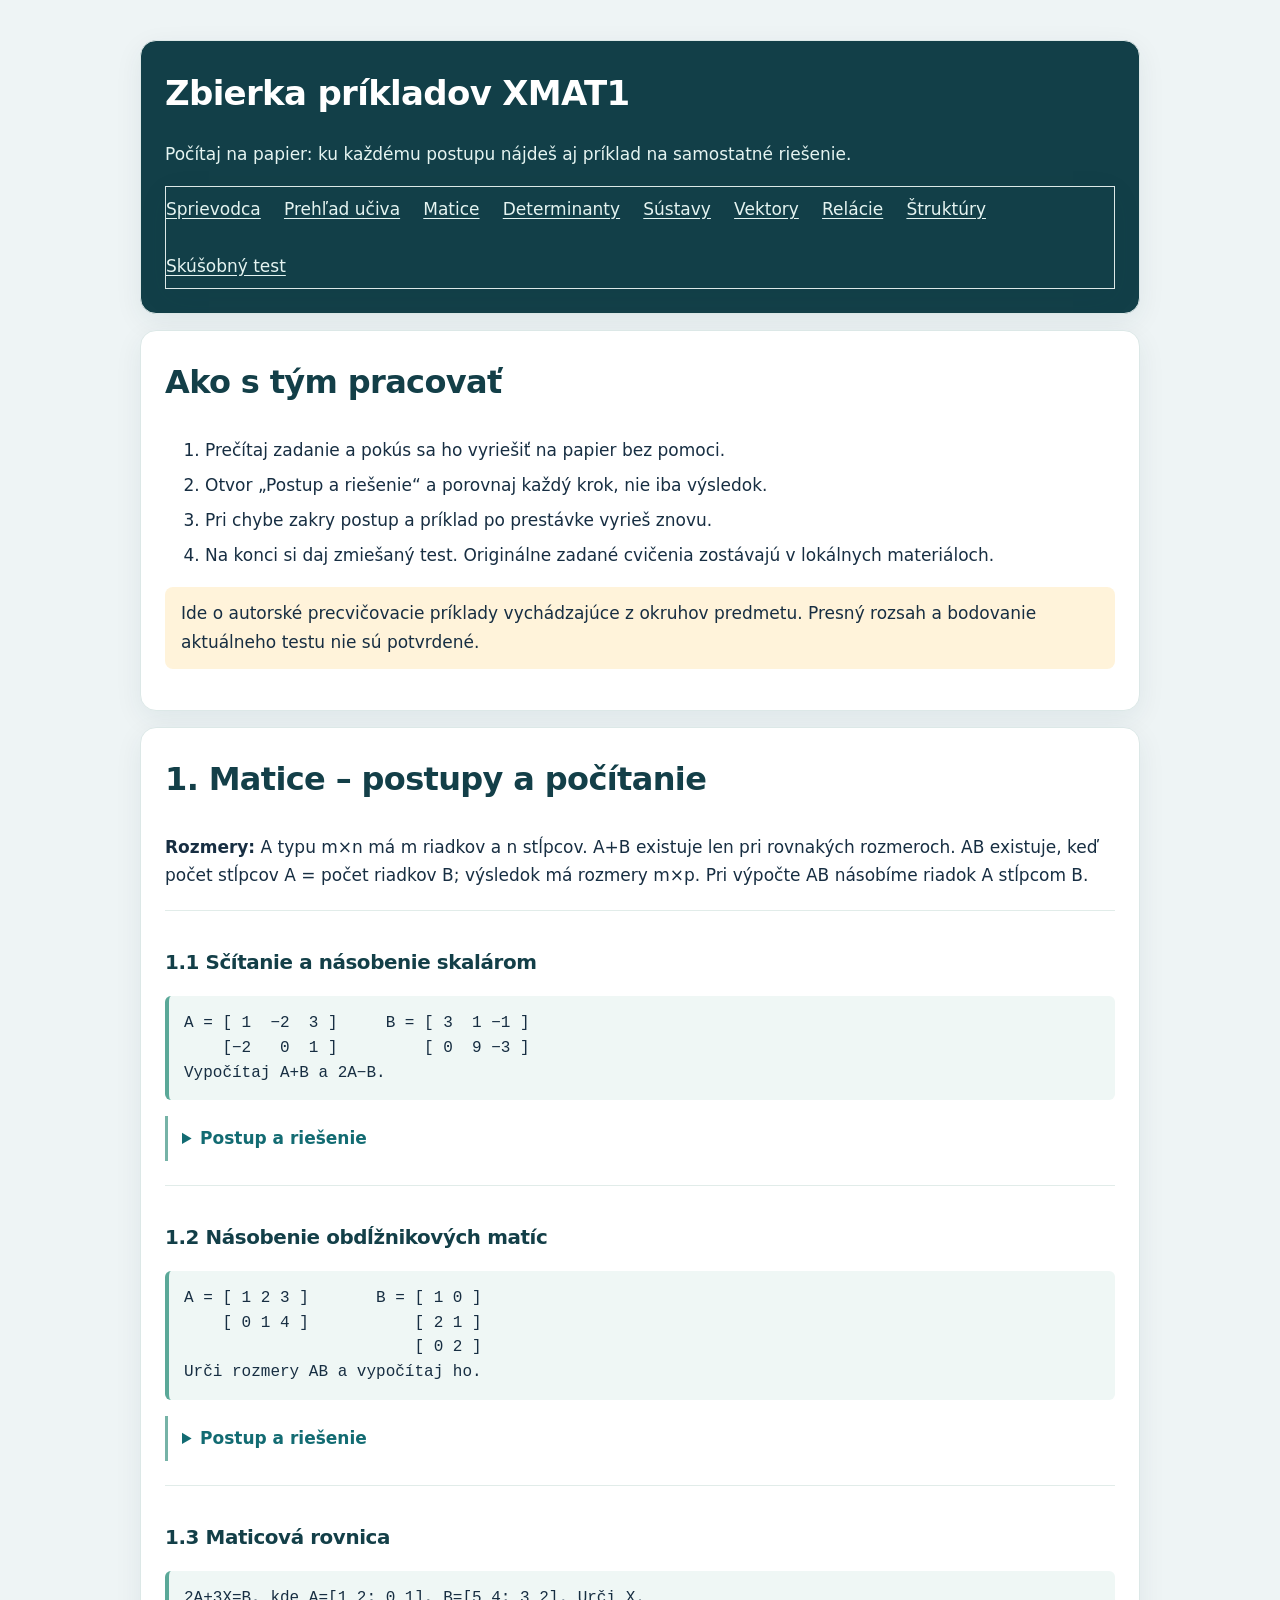
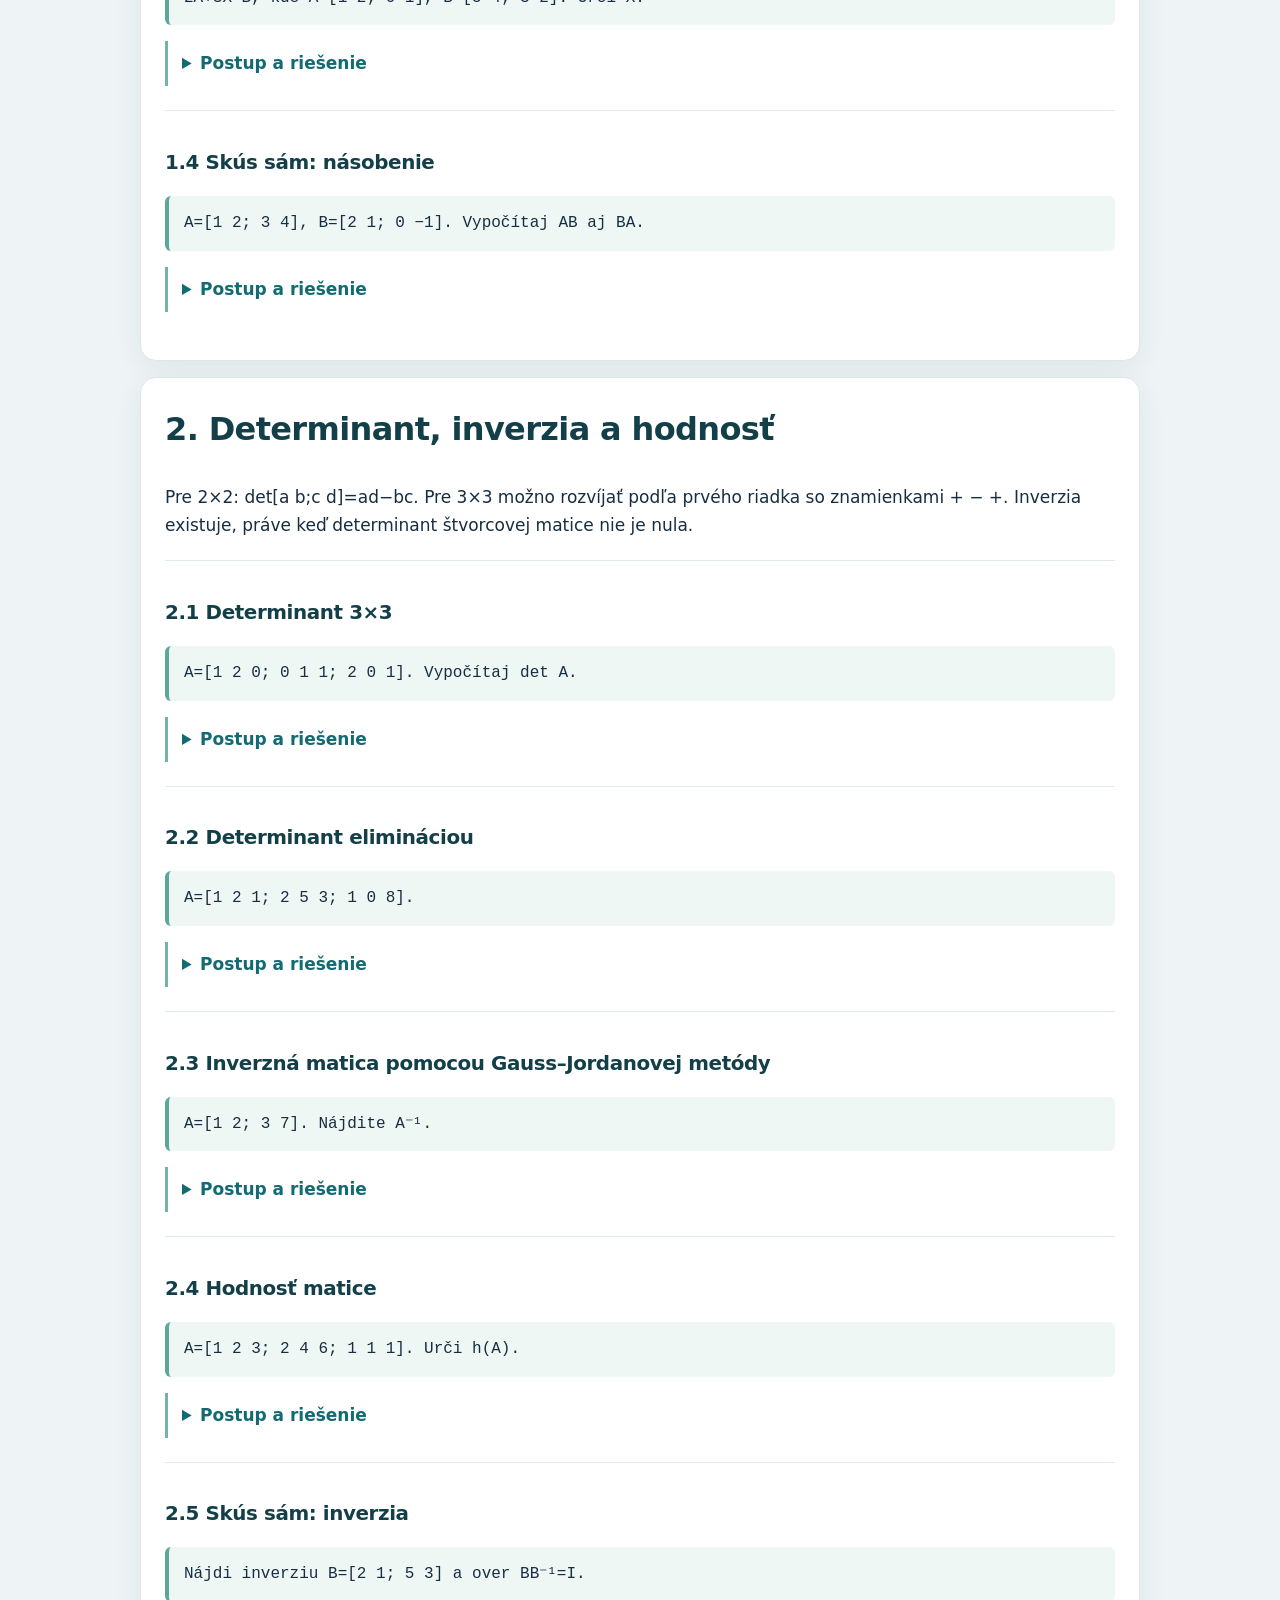
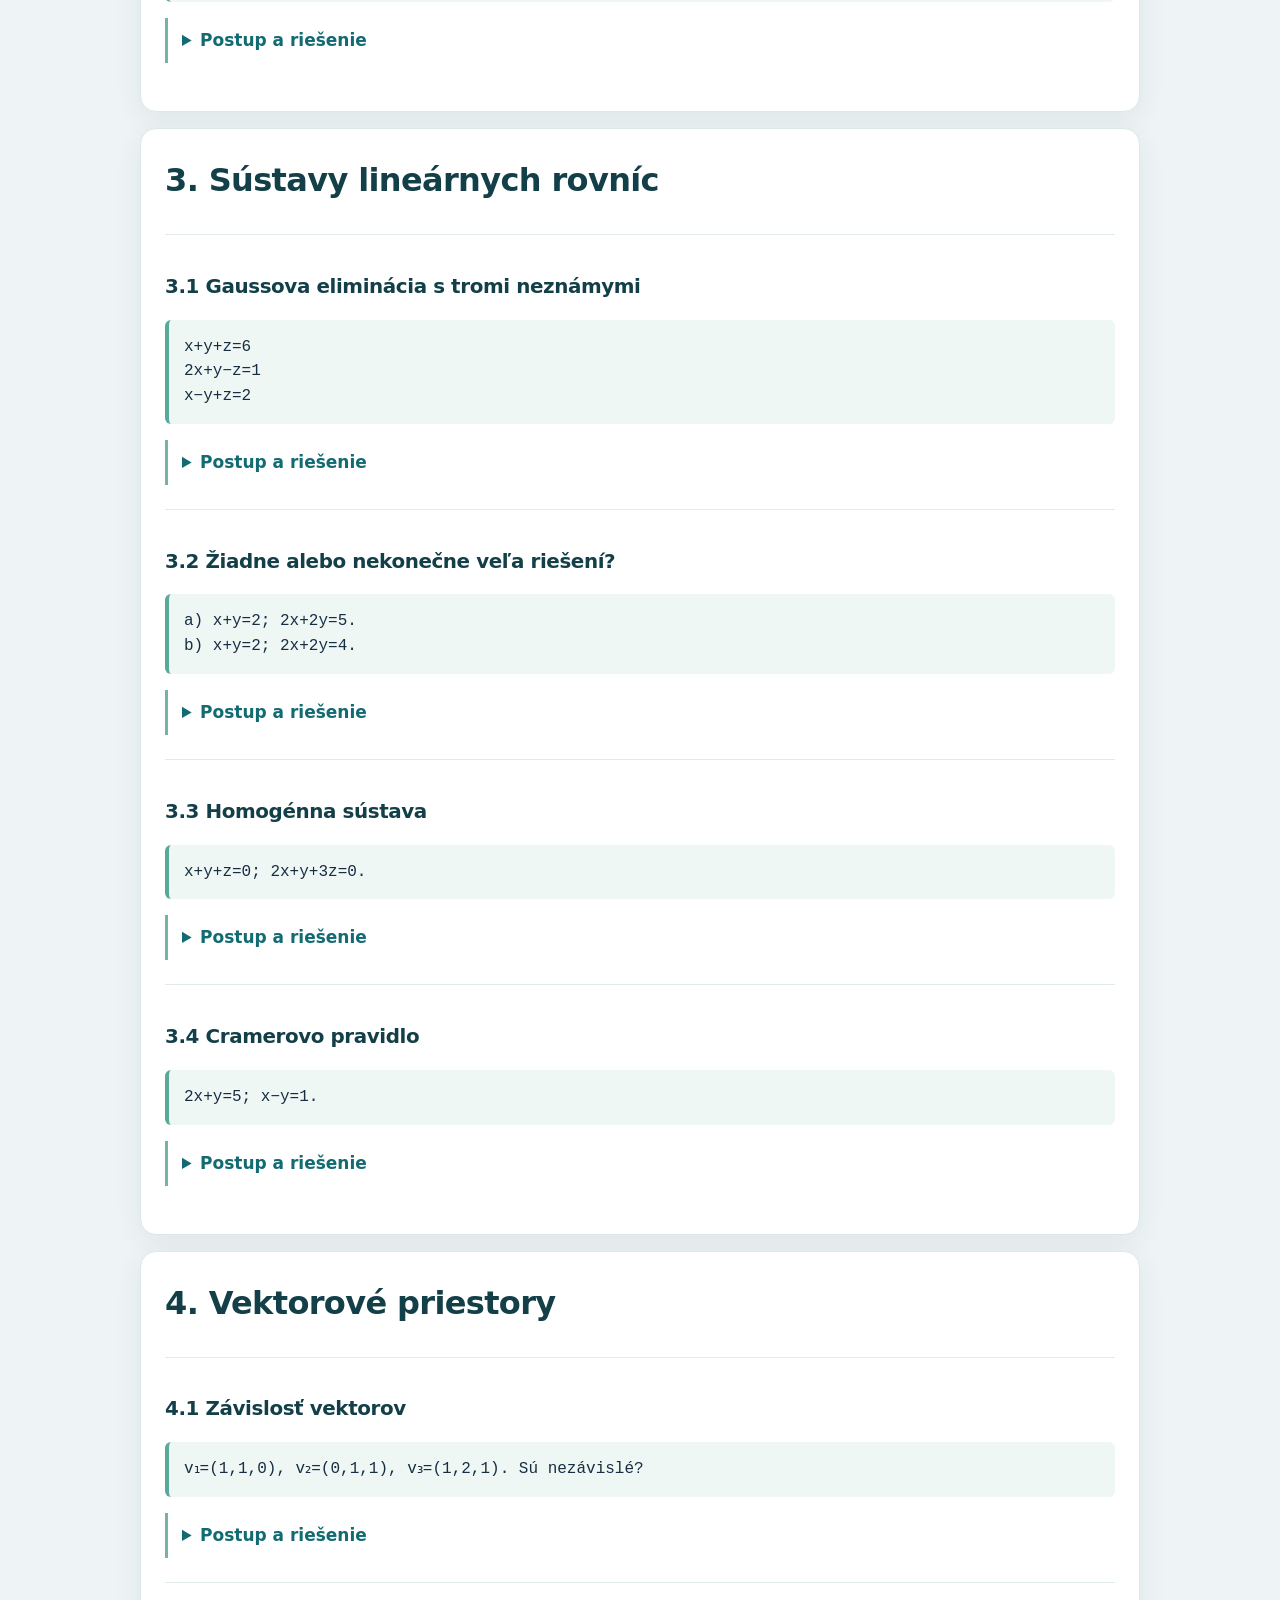
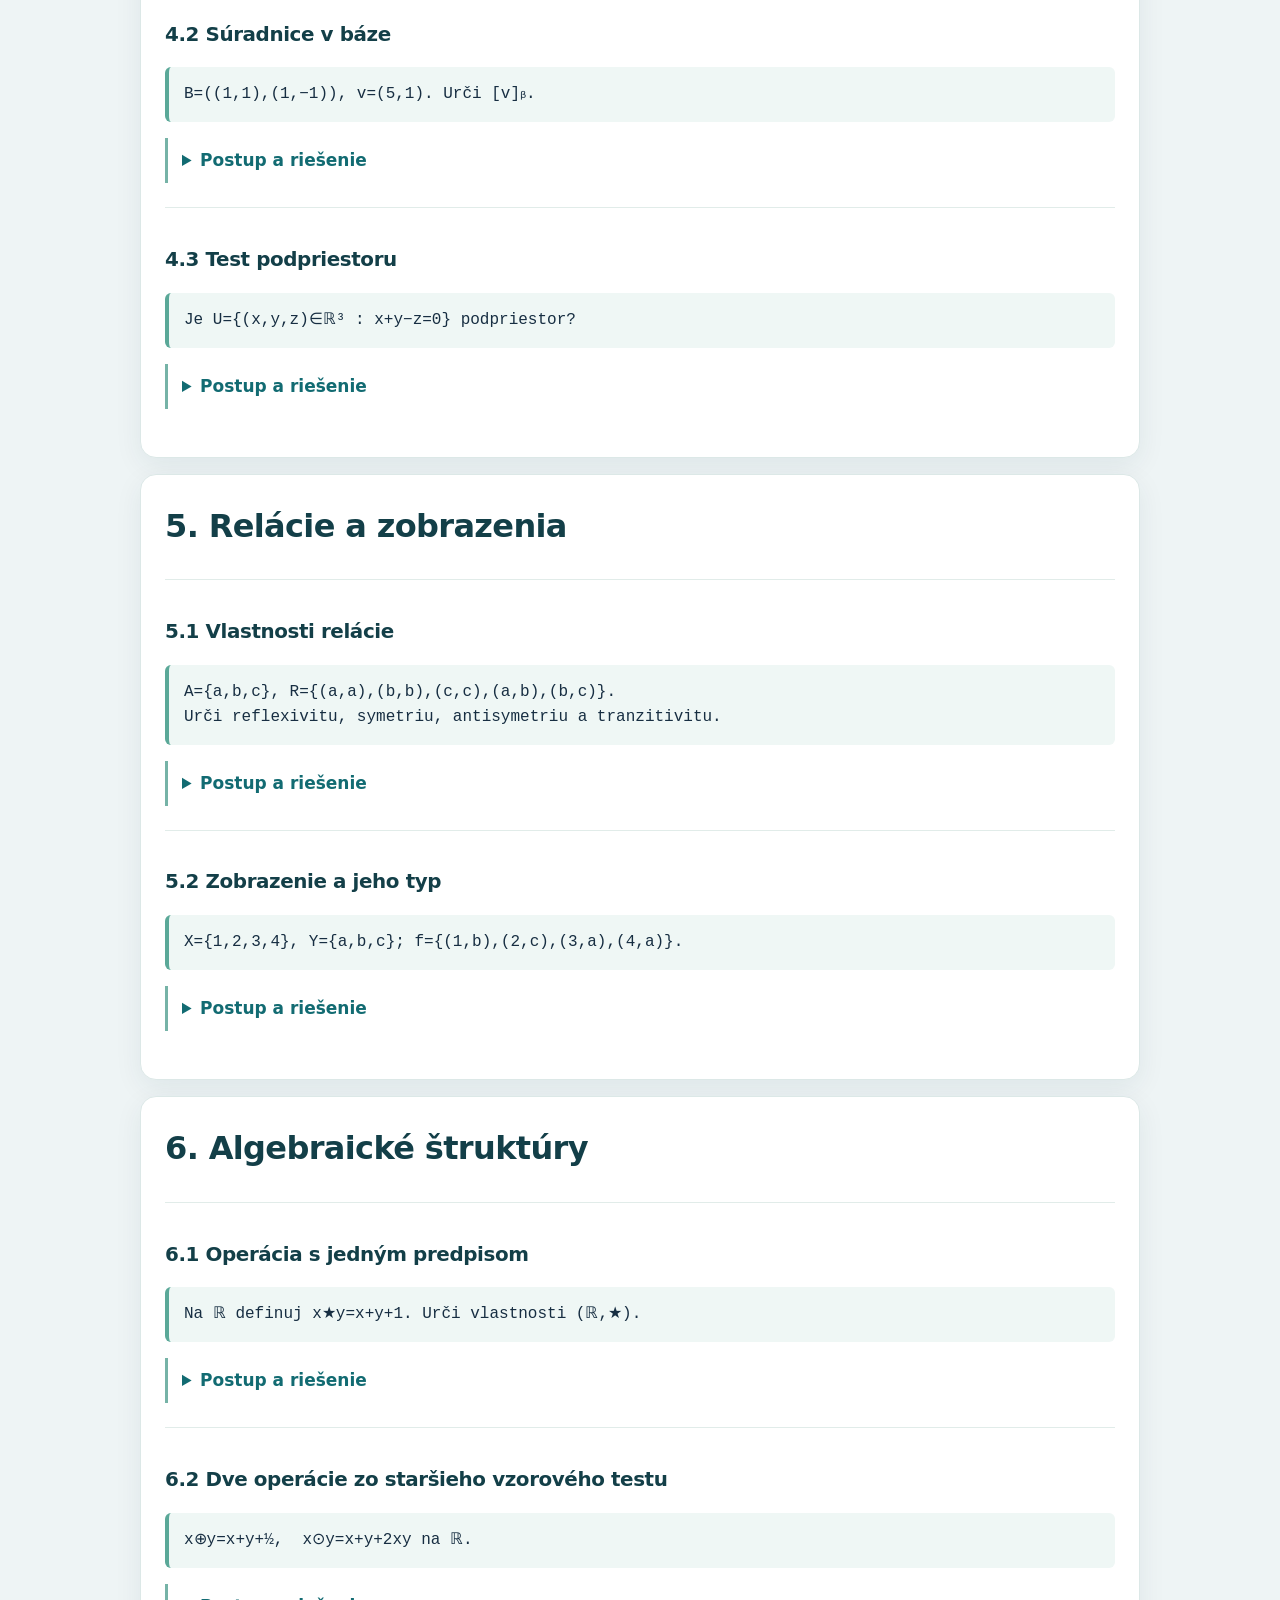
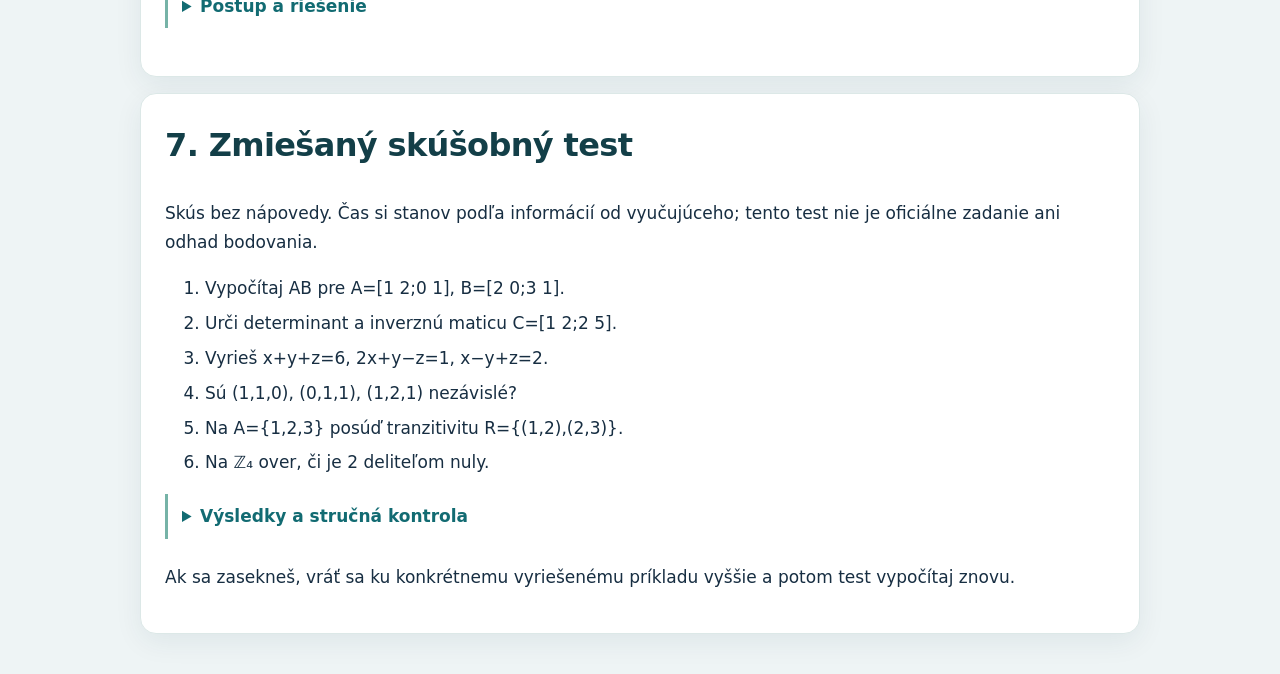
==== Source/priklady.html @ c5136581 "Add worked XMAT1 practice problems" ====
<!doctype html><html lang="sk"><head><meta charset="utf-8"><meta name="viewport" content="width=device-width,initial-scale=1"><title>XMAT1 – zbierka riešených príkladov</title><link rel="stylesheet" href="study.css"><style>
body{max-width:1050px;margin:auto;padding:24px;font:17px/1.7 system-ui,sans-serif}header,section{padding:24px;border-radius:16px;margin:16px 0;background:white}header h1{margin:0}.intro{color:#d5eaeb}nav{display:flex;flex-wrap:wrap;gap:12px}nav a{padding:4px 0}header a{color:#d5eaeb}h2{margin-top:0}h3{margin-bottom:4px}pre{white-space:pre-wrap;overflow-wrap:anywhere;font:16px/1.55 Consolas,monospace;background:#eff7f5;padding:15px;border-left:4px solid #5aa898;border-radius:6px}details{margin:12px 0 24px;padding:8px 14px;border-left:3px solid #76b3a7}summary{cursor:pointer;font-weight:700}li{margin:.35em 0}.exercise{margin:20px 0;padding-top:5px;border-top:1px solid #e1ece9}.callout{padding:12px 16px;background:#fff3da;border-radius:8px}button{font:inherit;padding:9px 14px;border-radius:7px;border:1px solid #176b63;background:#176b63;color:white;cursor:pointer}@media print{details:not([open])>*{display:block}body{background:white}section{break-inside:avoid}}
</style></head><body><header><h1>Zbierka príkladov XMAT1</h1><p class="intro">Počítaj na papier: ku každému postupu nájdeš aj príklad na samostatné riešenie.</p><nav><a href="xmat1-krok-za-krokom.html">Sprievodca</a><a href="priprava-xmat1.html">Prehľad učiva</a><a href="#matice">Matice</a><a href="#det">Determinanty</a><a href="#sustavy">Sústavy</a><a href="#vektory">Vektory</a><a href="#relacie">Relácie</a><a href="#struktury">Štruktúry</a><a href="#test">Skúšobný test</a></nav></header>
<section><h2>Ako s tým pracovať</h2><ol><li>Prečítaj zadanie a pokús sa ho vyriešiť na papier bez pomoci.</li><li>Otvor „Postup a riešenie“ a porovnaj každý krok, nie iba výsledok.</li><li>Pri chybe zakry postup a príklad po prestávke vyrieš znovu.</li><li>Na konci si daj zmiešaný test. Originálne zadané cvičenia zostávajú v lokálnych materiáloch.</li></ol><p class="callout">Ide o autorské precvičovacie príklady vychádzajúce z okruhov predmetu. Presný rozsah a bodovanie aktuálneho testu nie sú potvrdené.</p></section>
<section id="matice"><h2>1. Matice – postupy a počítanie</h2><p><b>Rozmery:</b> A typu m×n má m riadkov a n stĺpcov. A+B existuje len pri rovnakých rozmeroch. AB existuje, keď počet stĺpcov A = počet riadkov B; výsledok má rozmery m×p. Pri výpočte AB násobíme riadok A stĺpcom B.</p>
<div class="exercise"><h3>1.1 Sčítanie a násobenie skalárom</h3><pre>A = [ 1  −2  3 ]     B = [ 3  1 −1 ]
    [−2   0  1 ]         [ 0  9 −3 ]
Vypočítaj A+B a 2A−B.</pre><details><summary>Postup a riešenie</summary><p>Sčítame prvky na rovnakých pozíciách. Pri 2A−B najskôr vynásobíme každý prvok A číslom 2 a potom odčítame príslušný prvok B.</p><pre>A+B  = [ 1+3  −2+1   3−1 ] = [ 4 −1  2 ]
       [−2+0   0+9   1−3 ]   [−2  9 −2 ]
2A−B = [ 2−3  −4−1   6−(−1) ] = [−1 −5  7 ]
       [−4−0   0−9   2−(−3) ]   [−4 −9  5 ]</pre></details></div>
<div class="exercise"><h3>1.2 Násobenie obdĺžnikových matíc</h3><pre>A = [ 1 2 3 ]       B = [ 1 0 ]
    [ 0 1 4 ]           [ 2 1 ]
                        [ 0 2 ]
Urči rozmery AB a vypočítaj ho.</pre><details><summary>Postup a riešenie</summary><p>A je 2×3, B je 3×2, takže AB existuje a je 2×2. Vypočítame všetky štyri prvky:</p><pre>(AB)₁₁ = 1·1+2·2+3·0 = 5
(AB)₁₂ = 1·0+2·1+3·2 = 8
(AB)₂₁ = 0·1+1·2+4·0 = 2
(AB)₂₂ = 0·0+1·1+4·2 = 9
AB = [ 5 8; 2 9 ].</pre><p>BA tiež existuje, ale má rozmer 3×3. Už podľa rozmeru vidno, že AB a BA nemôžu byť rovnaké.</p></details></div>
<div class="exercise"><h3>1.3 Maticová rovnica</h3><pre>2A+3X=B, kde A=[1 2; 0 1], B=[5 4; 3 2]. Urči X.</pre><details><summary>Postup a riešenie</summary><pre>3X = B−2A = [5 4; 3 2] − [2 4; 0 2] = [3 0; 3 0]
X = ⅓[3 0; 3 0] = [1 0; 1 0].</pre><p>Kontrola: 2A+3X=[2 4;0 2]+[3 0;3 0]=B.</p></details></div>
<div class="exercise"><h3>1.4 Skús sám: násobenie</h3><pre>A=[1 2; 3 4], B=[2 1; 0 −1]. Vypočítaj AB aj BA.</pre><details><summary>Postup a riešenie</summary><pre>AB=[1·2+2·0   1·1+2·(−1); 3·2+4·0   3·1+4·(−1)]
AB=[2 −1; 6 −1].
BA=[2·1+1·3   2·2+1·4; 0·1+(−1)·3   0·2+(−1)·4]
BA=[5 8; −3 −4].</pre></details></div></section>
<section id="det"><h2>2. Determinant, inverzia a hodnosť</h2><p>Pre 2×2: det[a b;c d]=ad−bc. Pre 3×3 možno rozvíjať podľa prvého riadka so znamienkami + − +. Inverzia existuje, práve keď determinant štvorcovej matice nie je nula.</p>
<div class="exercise"><h3>2.1 Determinant 3×3</h3><pre>A=[1 2 0; 0 1 1; 2 0 1]. Vypočítaj det A.</pre><details><summary>Postup a riešenie</summary><pre>det A = 1·det[1 1;0 1] − 2·det[0 1;2 1] + 0·det[0 1;2 0]
      = 1·(1·1−1·0) − 2·(0·1−1·2)
      = 1 − 2·(−2) = 5.</pre><p>Pri mínuse pred druhým členom pozorne sleduj znamienka.</p></details></div>
<div class="exercise"><h3>2.2 Determinant elimináciou</h3><pre>A=[1 2 1; 2 5 3; 1 0 8].</pre><details><summary>Postup a riešenie</summary><pre>R₂ ← R₂−2R₁, R₃ ← R₃−R₁:
[1 2 1; 0 1 1; 0 −2 7]
R₃ ← R₃+2R₂:
[1 2 1; 0 1 1; 0 0 9]
det A=1·1·9=9.</pre><p>Použili sme len pripočítanie násobku iného riadka, ktoré nemení determinant. Výmena riadkov by zmenila znamienko; vynásobenie riadka číslom k by vynásobilo determinant číslom k.</p></details></div>
<div class="exercise"><h3>2.3 Inverzná matica pomocou Gauss–Jordanovej metódy</h3><pre>A=[1 2; 3 7]. Nájdite A⁻¹.</pre><details><summary>Postup a riešenie</summary><pre>[A | I] = [1 2 | 1 0; 3 7 | 0 1]
R₂ ← R₂−3R₁: [1 2 | 1 0; 0 1 | −3 1]
R₁ ← R₁−2R₂: [1 0 | 7 −2; 0 1 | −3 1]
A⁻¹=[7 −2; −3 1].</pre><p>Kontrola: det A=7−6=1 a AA⁻¹=[1 0;0 1]. Každá riadková úprava sa robí na celej rozšírenej matici.</p></details></div>
<div class="exercise"><h3>2.4 Hodnosť matice</h3><pre>A=[1 2 3; 2 4 6; 1 1 1]. Urči h(A).</pre><details><summary>Postup a riešenie</summary><pre>R₂ ← R₂−2R₁: [1 2 3; 0 0 0; 1 1 1]
R₃ ← R₃−R₁:  [1 2 3; 0 0 0; 0 −1 −2]
Prehodíme posledné dva riadky: [1 2 3; 0 −1 −2; 0 0 0].
Máme dva pivoty → h(A)=2.</pre></details></div>
<div class="exercise"><h3>2.5 Skús sám: inverzia</h3><pre>Nájdi inverziu B=[2 1; 5 3] a over BB⁻¹=I.</pre><details><summary>Postup a riešenie</summary><pre>det B=2·3−1·5=1 ≠ 0.
B⁻¹=[3 −1; −5 2].
BB⁻¹=[6−5  −2+2; 15−15  −5+6]=[1 0;0 1].</pre></details></div></section>
<section id="sustavy"><h2>3. Sústavy lineárnych rovníc</h2><div class="exercise"><h3>3.1 Gaussova eliminácia s tromi neznámymi</h3><pre>x+y+z=6
2x+y−z=1
x−y+z=2</pre><details><summary>Postup a riešenie</summary><pre>[1  1  1 | 6; 2 1 −1 | 1; 1 −1 1 | 2]
R₂ ← R₂−2R₁; R₃ ← R₃−R₁:
[1 1 1 | 6; 0 −1 −3 | −11; 0 −2 0 | −4]
R₃ ← R₃−2R₂:
[1 1 1 | 6; 0 −1 −3 | −11; 0 0 6 | 18]
6z=18 → z=3; −y−3z=−11 → y=2; x=6−2−3=1.</pre><p>Kontrola: 1+2+3=6; 2+2−3=1; 1−2+3=2.</p></details></div>
<div class="exercise"><h3>3.2 Žiadne alebo nekonečne veľa riešení?</h3><pre>a) x+y=2; 2x+2y=5.
b) x+y=2; 2x+2y=4.</pre><details><summary>Postup a riešenie</summary><pre>a) R₂←R₂−2R₁ → [0 0 | 1], čiže 0=1. Žiadne riešenie.
b) R₂←R₂−2R₁ → [0 0 | 0]. Zvoľ y=t, potom x=2−t.
Riešenia: (x,y)=(2−t,t), t∈ℝ; je ich nekonečne veľa.</pre><p>Frobeniova veta: v a) sú hodnosti A a [A|b] rôzne; v b) sú rovnaké a menšie ako počet neznámych.</p></details></div>
<div class="exercise"><h3>3.3 Homogénna sústava</h3><pre>x+y+z=0; 2x+y+3z=0.</pre><details><summary>Postup a riešenie</summary><pre>R₂←R₂−2R₁ → −y+z=0 → y=z.
Zvoľ z=t. Potom y=t a x=−2t.
(x,y,z)=t(−2,1,1), t∈ℝ.</pre><p>Pre t=0 dostaneme nulové riešenie; pre t≠0 nenulové riešenia.</p></details></div>
<div class="exercise"><h3>3.4 Cramerovo pravidlo</h3><pre>2x+y=5; x−y=1.</pre><details><summary>Postup a riešenie</summary><pre>A=[2 1;1 −1]; det A=−2−1=−3.
A₁=[5 1;1 −1]; det A₁=−5−1=−6 → x=(−6)/(−3)=2.
A₂=[2 5;1 1]; det A₂=2−5=−3 → y=(−3)/(−3)=1.</pre><p>Pravidlo môžeme použiť, pretože sústava je štvorcová a det A≠0.</p></details></div></section>
<section id="vektory"><h2>4. Vektorové priestory</h2><div class="exercise"><h3>4.1 Závislosť vektorov</h3><pre>v₁=(1,1,0), v₂=(0,1,1), v₃=(1,2,1). Sú nezávislé?</pre><details><summary>Postup a riešenie</summary><pre>Hľadáme a,b,c: av₁+bv₂+cv₃=0.
Po súradniciach: a+c=0; a+b+2c=0; b+c=0.
Zvoľ c=1 → a=−1, b=−1. Stredná rovnica platí.
−v₁−v₂+v₃=0 s nenulovými koeficientmi → vektory sú závislé.</pre><p>Rovnako vidno v₃=v₁+v₂. Vektory v₁ a v₂ sú nezávislé, preto tvoria bázu ich obalu s dimenziou 2.</p></details></div>
<div class="exercise"><h3>4.2 Súradnice v báze</h3><pre>B=((1,1),(1,−1)), v=(5,1). Urči [v]ᵦ.</pre><details><summary>Postup a riešenie</summary><pre>Hľadáme α,β: α(1,1)+β(1,−1)=(5,1).
α+β=5; α−β=1 → 2α=6 → α=3; β=2.
[v]ᵦ=(3,2).</pre><p>Kontrola: 3(1,1)+2(1,−1)=(5,1). Poradie bázových vektorov určuje poradie súradníc.</p></details></div>
<div class="exercise"><h3>4.3 Test podpriestoru</h3><pre>Je U={(x,y,z)∈ℝ³ : x+y−z=0} podpriestor?</pre><details><summary>Postup a riešenie</summary><p>Nula patrí do U. Ak u aj v spĺňajú rovnicu, ich súčet ju spĺňa tiež, lebo súčet dvoch núl je nula. Pre ľubovoľný skalár c ju spĺňa aj cu. Preto U je podpriestor.</p><pre>Z rovnice z=x+y: (x,y,z)=x(1,0,1)+y(0,1,1).
Tieto dva vektory sú nezávislé, takže tvoria bázu U; dim U=2.</pre></details></div></section>
<section id="relacie"><h2>5. Relácie a zobrazenia</h2><div class="exercise"><h3>5.1 Vlastnosti relácie</h3><pre>A={a,b,c}, R={(a,a),(b,b),(c,c),(a,b),(b,c)}.
Urči reflexivitu, symetriu, antisymetriu a tranzitivitu.</pre><details><summary>Postup a riešenie</summary><p><b>Reflexívna:</b> áno, všetky diagonálne dvojice sú v R. <b>Symetrická:</b> nie, (a,b) je v R, ale (b,a) chýba. <b>Antisymetrická:</b> áno, pre žiadne dva rôzne prvky neobsahuje obe opačné dvojice. <b>Tranzitívna:</b> nie, (a,b) a (b,c) sú v R, ale (a,c) chýba. Preto nie je ani ekvivalenciou, ani usporiadaním.</p></details></div>
<div class="exercise"><h3>5.2 Zobrazenie a jeho typ</h3><pre>X={1,2,3,4}, Y={a,b,c}; f={(1,b),(2,c),(3,a),(4,a)}.</pre><details><summary>Postup a riešenie</summary><p>Každý vstup má presne jeden obraz, takže ide o zobrazenie. Každý prvok Y sa vyskytne ako obraz, preto je surjektívne. Nie je injektívne: f(3)=f(4)=a. Nie je bijektívne.</p></details></div></section>
<section id="struktury"><h2>6. Algebraické štruktúry</h2><div class="exercise"><h3>6.1 Operácia s jedným predpisom</h3><pre>Na ℝ definuj x★y=x+y+1. Urči vlastnosti (ℝ,★).</pre><details><summary>Postup a riešenie</summary><pre>Uzavretosť: x+y+1∈ℝ.
Komutativita: x+y+1=y+x+1.
Asociativita: (x★y)★z=x+y+z+2=x★(y★z).
Neutrálny prvok e: x+e+1=x → e=−1.
Inverzia y k x: x+y+1=−1 → y=−x−2.
Záver: abelovská grupa.</pre><p>Kontrola pre x=3: 3★(−5)=−1, čo je neutrálny prvok.</p></details></div>
<div class="exercise"><h3>6.2 Dve operácie zo staršieho vzorového testu</h3><pre>x⊕y=x+y+½,  x⊙y=x+y+2xy na ℝ.</pre><details><summary>Postup a riešenie</summary><pre>Neutrálny prvok pre ⊕: x+e+½=x → e=−½.
Inverzný prvok k x pre ⊕: x+y+½=−½ → y=−x−1.
Jednotka pre ⊙: x+e+2xe=x → e=0.
Inverzia pre ⊙: x+y+2xy=0 → y=−x/(1+2x), ak x≠−½.</pre><p>Na dôkaz zvyšných vlastností použi bijekciu φ(x)=2x+1. Platí φ(x⊕y)=φ(x)+φ(y) a φ(x⊙y)=φ(x)φ(y). Operácie teda zodpovedajú obvyklým operáciám na ℝ, takže ide o komutatívne teleso. Výnimka pri násobnej inverzii je −½, teda neutrálny prvok prvej operácie.</p></details></div></section>
<section id="test"><h2>7. Zmiešaný skúšobný test</h2><p>Skús bez nápovedy. Čas si stanov podľa informácií od vyučujúceho; tento test nie je oficiálne zadanie ani odhad bodovania.</p><ol><li>Vypočítaj AB pre A=[1 2;0 1], B=[2 0;3 1].</li><li>Urči determinant a inverznú maticu C=[1 2;2 5].</li><li>Vyrieš x+y+z=6, 2x+y−z=1, x−y+z=2.</li><li>Sú (1,1,0), (0,1,1), (1,2,1) nezávislé?</li><li>Na A={1,2,3} posúď tranzitivitu R={(1,2),(2,3)}.</li><li>Na ℤ₄ over, či je 2 deliteľom nuly.</li></ol><details><summary>Výsledky a stručná kontrola</summary><ol><li>AB=[8 2;3 1].</li><li>det C=1; C⁻¹=[5 −2;−2 1].</li><li>(x,y,z)=(1,2,3).</li><li>Nie: v₃=v₁+v₂.</li><li>Nie: chýba (1,3).</li><li>Áno: 2≠0 a 2·2=0 modulo 4.</li></ol></details><p>Ak sa zasekneš, vráť sa ku konkrétnemu vyriešenému príkladu vyššie a potom test vypočítaj znovu.</p></section></body></html>
---- Source/study.css ----
﻿/* XMAT1: a calm, readable study workspace */
:root { color-scheme: light; font-family: "Segoe UI", system-ui, sans-serif; color: #172e42; background: #eef4f5; }
body { color: #172e42; background: #eef4f5; line-height: 1.65; }
a { color: #126b72; text-underline-offset: .18em; }
a:hover { color: #0b464b; }
a:focus-visible, button:focus-visible, select:focus-visible, summary:focus-visible { outline: 3px solid #d49a31; outline-offset: 3px; }
header { background: #123f48; color: #fff; }
header h1, header h2 { color: #fff; }
header p, header a { color: #d5eaeb; }
.layout { max-width: 1160px; gap: 24px; }
nav, main, section, body > header { border: 1px solid #dce8e7; box-shadow: 0 8px 28px rgba(20, 58, 64, .07); }
.layout nav, .layout main { border-radius: 18px; padding: 24px; }
.layout nav { align-self: start; position: sticky; top: 18px; }
nav h2 { color: #133f48; }
nav button { line-height: 1.4; }
nav button:hover { background: #f0f7f6; }
nav button.active { background: #dcefeb; color: #164c4b; }
nav button.done::after { color: #16775d; }
nav label { display: block; margin-top: 18px; font-weight: 600; }
nav select { background: #fff; color: #173b40; border: 1px solid #b5ceca; border-radius: 8px; min-height: 44px; font: inherit; }
main { min-height: 520px; }
h1, h2, h3 { color: #133f48; letter-spacing: -.02em; }
h2 { font-size: clamp(1.5rem, 3vw, 2rem); }
h3 { margin-top: 1.5em; }
#progress { color: #446760; font-weight: 600; }
.bar { height: 8px; background: #e1eeeb; }
.bar span { background: #21846e; }
.math, .formula { background: #eff7f5; border-left: 4px solid #5aa898; color: #183f3d; line-height: 1.7; }
button.choice { min-height: 48px; border: 1px solid #c4d9d5; color: #193d3d; }
button.choice:hover { background: #edf7f4; border-color: #69a99b; }
button.choice[aria-pressed=true] { border-color: #21846e; background: #e1f2ed; }
button.action { background: #176b63; border: 1px solid #176b63; min-height: 46px; }
button.action:hover { background: #11544e; }
button.action.secondary { background: #eaf3f1; color: #174c47; border-color: #cfe2dc; }
button:disabled { opacity: .45; cursor: default; }
.feedback { background: #e5f5ed; color: #174e37; }
.feedback.wrong { background: #fff3dd; color: #714a14; }
.note { background: #fff3da; border-left: 4px solid #dfa544; }
table { background: #fff; }
th { color: #194c4b; background: #eef7f5; }
td, th { border-color: #dce9e6; }
details { border-left-color: #72b4a6; }
summary { color: #126b72; }
body:not(:has(.layout)) { max-width: 1000px; }
body:not(:has(.layout)) > header { background: #123f48; }
body:not(:has(.layout)) > header h1 { color: #fff; }
body:not(:has(.layout)) > header p { color: #e5f4f1; }
body:not(:has(.layout)) > header .note { color: #654714; }
body:not(:has(.layout)) > header nav a { display: inline-block; color: #e5f4f1; margin: .25rem .7rem .25rem 0; }
@media (max-width: 700px) { .layout nav { position: static; } .layout nav, .layout main { padding: 18px; } main { min-height: 0; } }
@media print { body, section { background: #fff; box-shadow: none; } .layout nav { display: none; } }
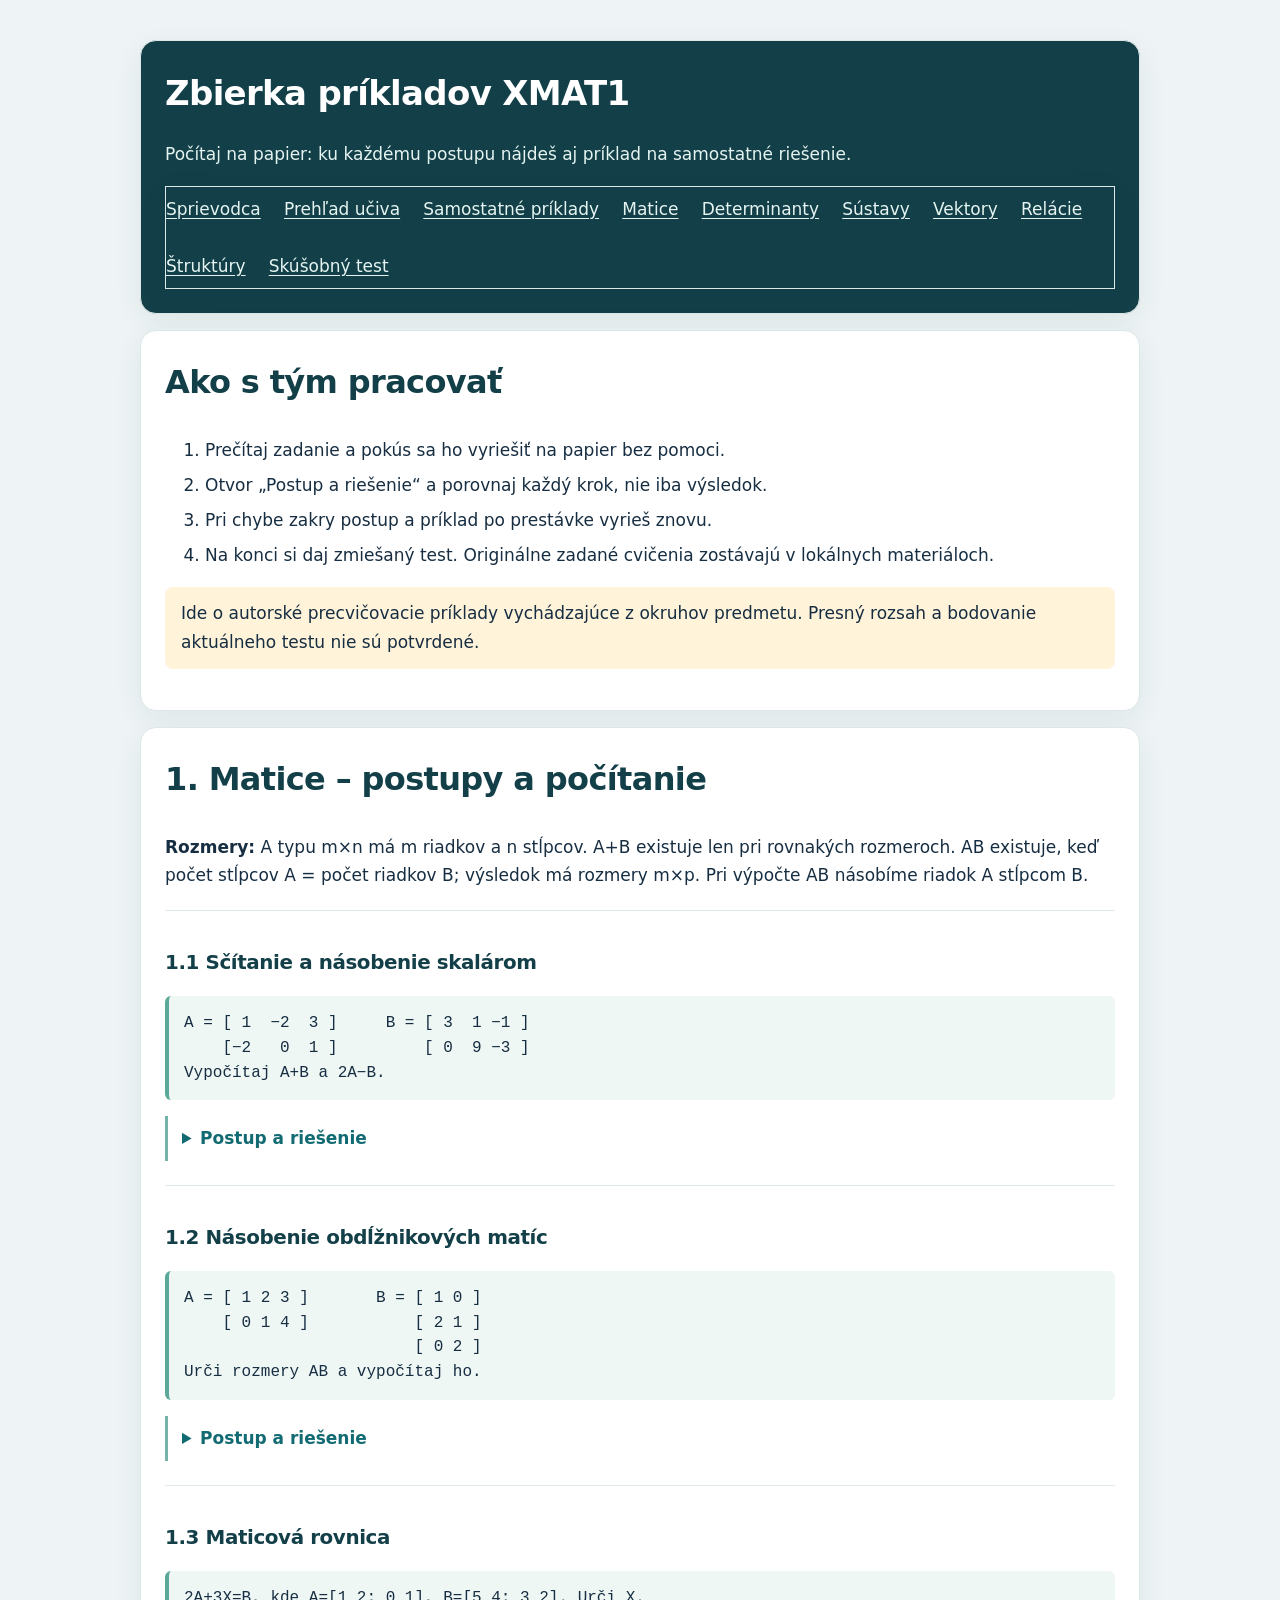
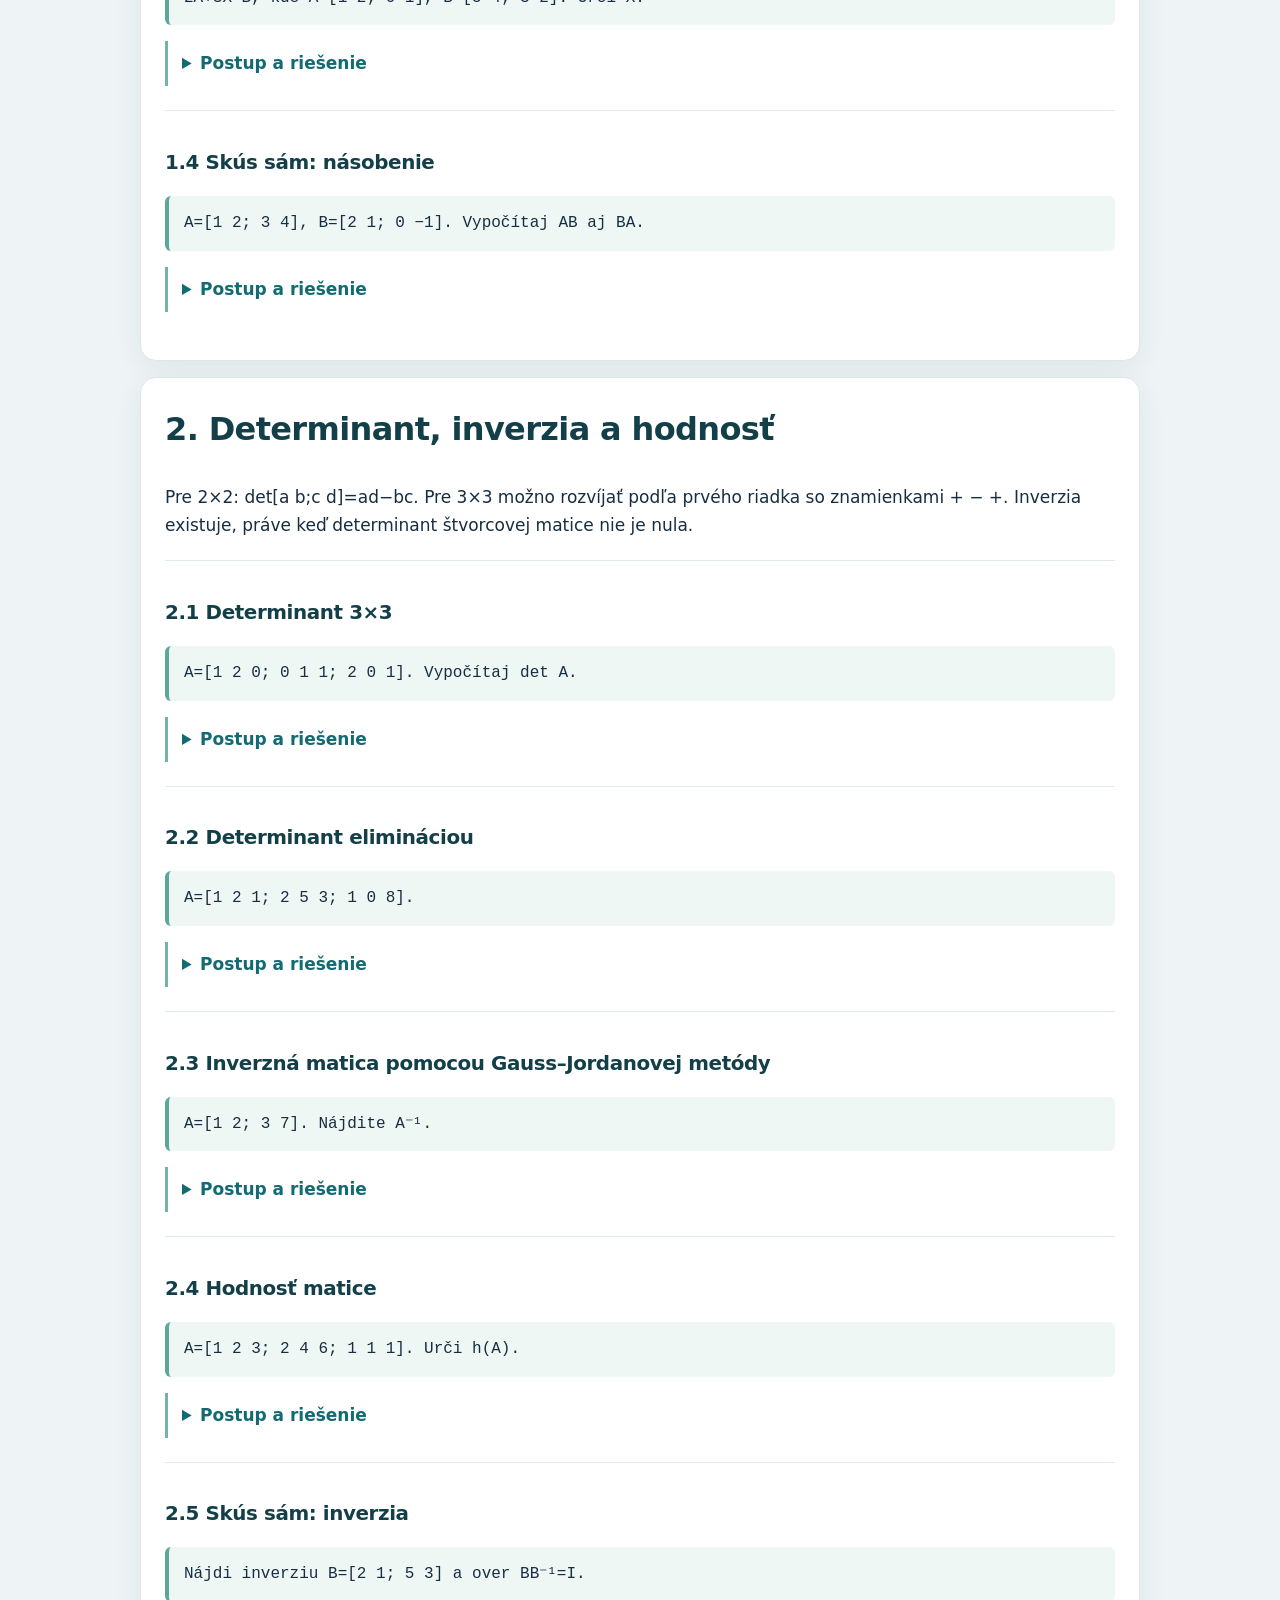
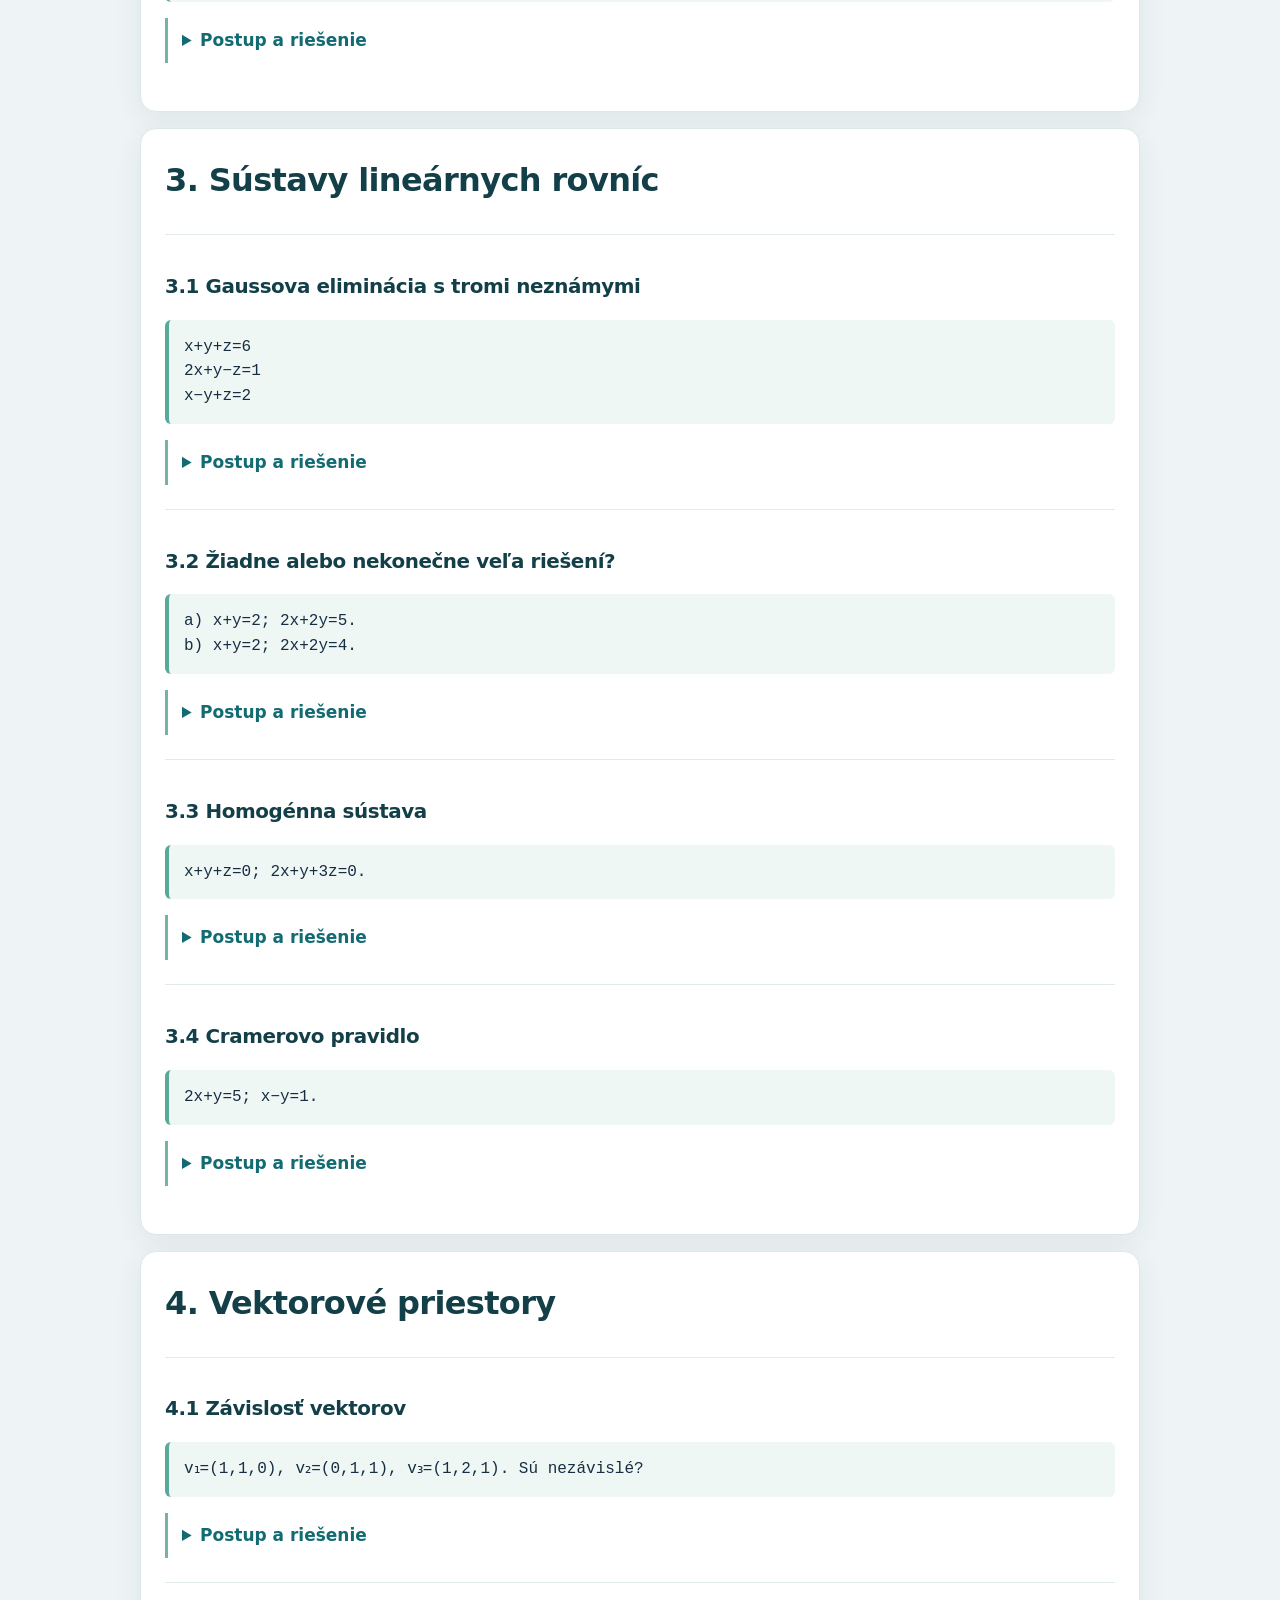
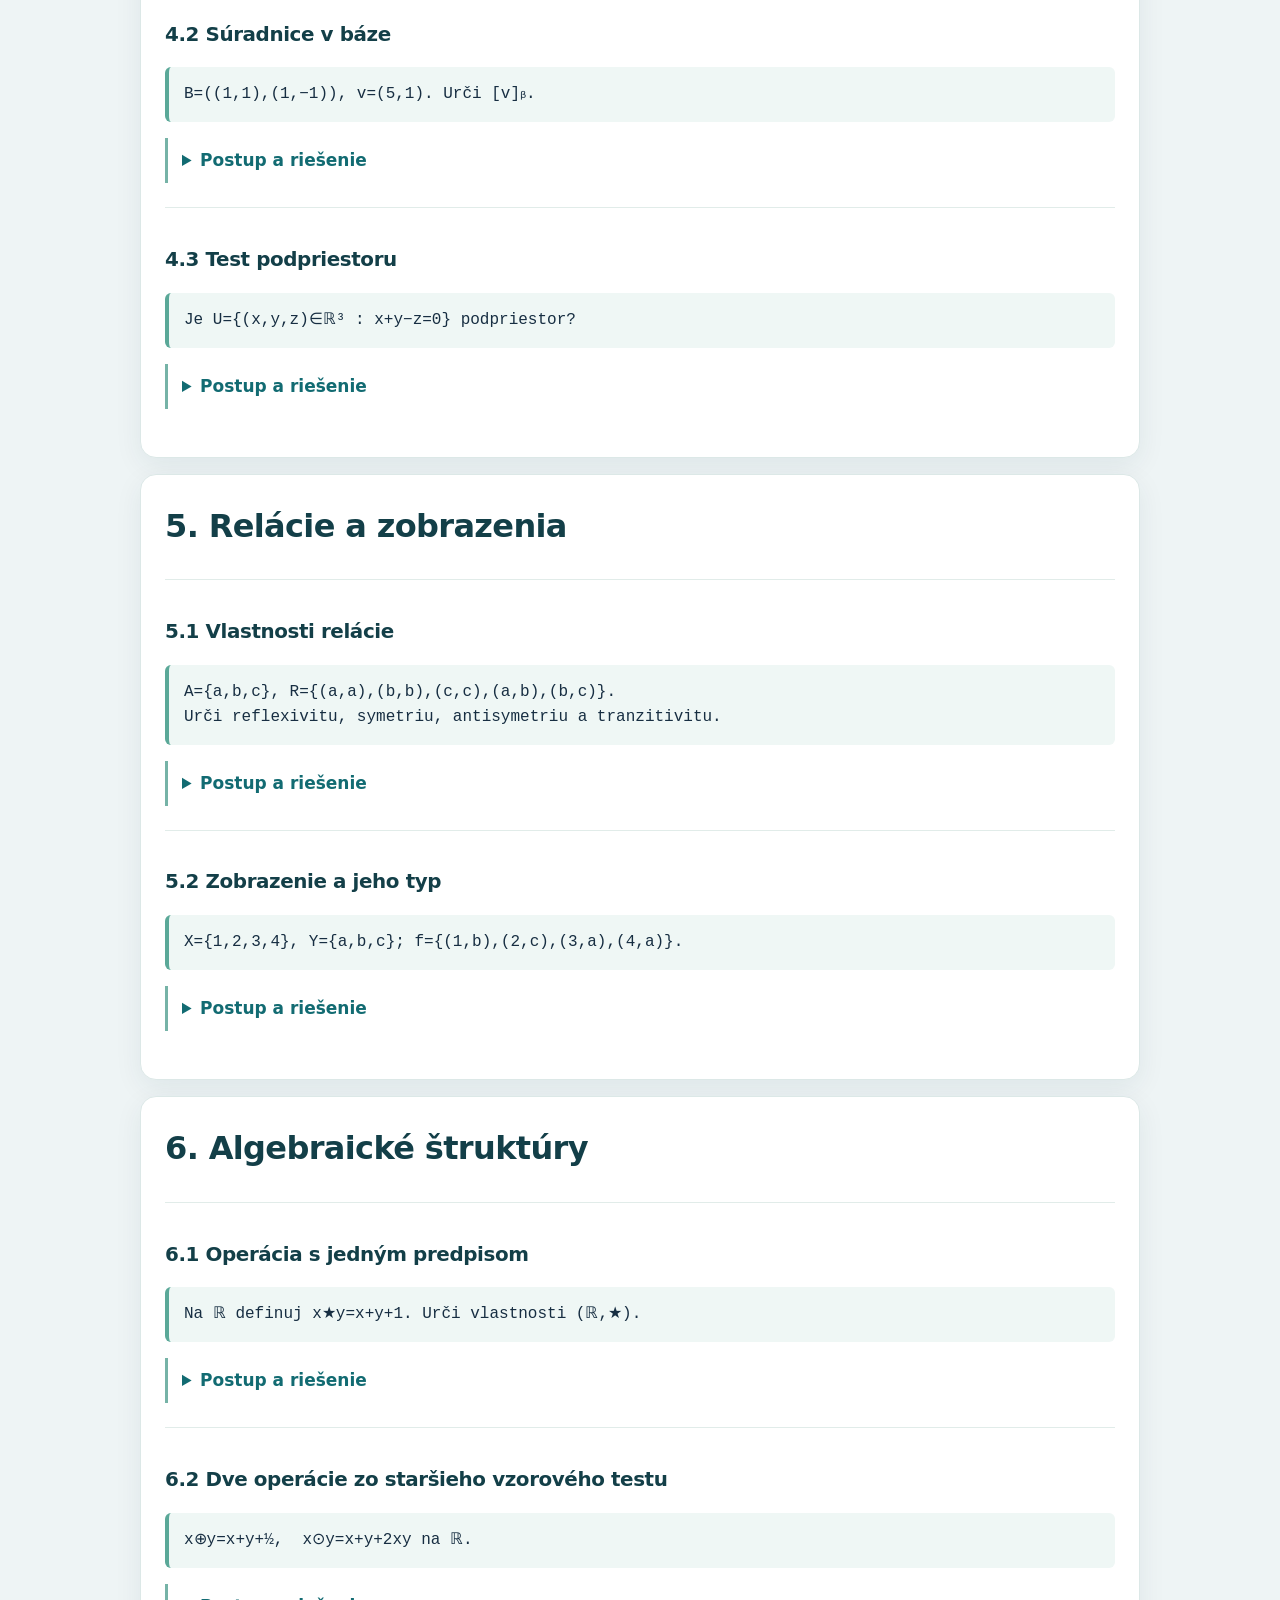
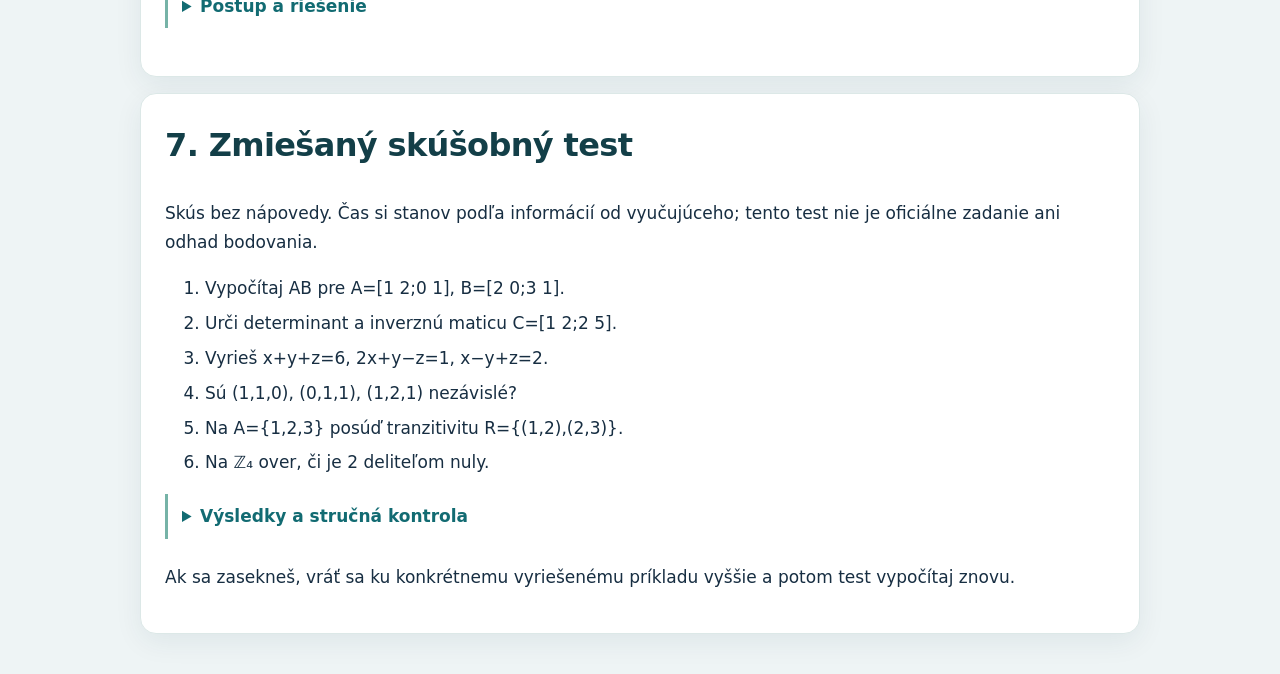
==== commit 2e0f11a4: "Add independent XMAT1 practice exercises" ====
--- a/Source/priklady.html
+++ b/Source/priklady.html
@@ -1,6 +1,6 @@
 <!doctype html><html lang="sk"><head><meta charset="utf-8"><meta name="viewport" content="width=device-width,initial-scale=1"><title>XMAT1 – zbierka riešených príkladov</title><link rel="stylesheet" href="study.css"><style>
 body{max-width:1050px;margin:auto;padding:24px;font:17px/1.7 system-ui,sans-serif}header,section{padding:24px;border-radius:16px;margin:16px 0;background:white}header h1{margin:0}.intro{color:#d5eaeb}nav{display:flex;flex-wrap:wrap;gap:12px}nav a{padding:4px 0}header a{color:#d5eaeb}h2{margin-top:0}h3{margin-bottom:4px}pre{white-space:pre-wrap;overflow-wrap:anywhere;font:16px/1.55 Consolas,monospace;background:#eff7f5;padding:15px;border-left:4px solid #5aa898;border-radius:6px}details{margin:12px 0 24px;padding:8px 14px;border-left:3px solid #76b3a7}summary{cursor:pointer;font-weight:700}li{margin:.35em 0}.exercise{margin:20px 0;padding-top:5px;border-top:1px solid #e1ece9}.callout{padding:12px 16px;background:#fff3da;border-radius:8px}button{font:inherit;padding:9px 14px;border-radius:7px;border:1px solid #176b63;background:#176b63;color:white;cursor:pointer}@media print{details:not([open])>*{display:block}body{background:white}section{break-inside:avoid}}
-</style></head><body><header><h1>Zbierka príkladov XMAT1</h1><p class="intro">Počítaj na papier: ku každému postupu nájdeš aj príklad na samostatné riešenie.</p><nav><a href="xmat1-krok-za-krokom.html">Sprievodca</a><a href="priprava-xmat1.html">Prehľad učiva</a><a href="#matice">Matice</a><a href="#det">Determinanty</a><a href="#sustavy">Sústavy</a><a href="#vektory">Vektory</a><a href="#relacie">Relácie</a><a href="#struktury">Štruktúry</a><a href="#test">Skúšobný test</a></nav></header>
+</style></head><body><header><h1>Zbierka príkladov XMAT1</h1><p class="intro">Počítaj na papier: ku každému postupu nájdeš aj príklad na samostatné riešenie.</p><nav><a href="xmat1-krok-za-krokom.html">Sprievodca</a><a href="priprava-xmat1.html">Prehľad učiva</a><a href="cvicenia.html">Samostatné príklady</a><a href="#matice">Matice</a><a href="#det">Determinanty</a><a href="#sustavy">Sústavy</a><a href="#vektory">Vektory</a><a href="#relacie">Relácie</a><a href="#struktury">Štruktúry</a><a href="#test">Skúšobný test</a></nav></header>
 <section><h2>Ako s tým pracovať</h2><ol><li>Prečítaj zadanie a pokús sa ho vyriešiť na papier bez pomoci.</li><li>Otvor „Postup a riešenie“ a porovnaj každý krok, nie iba výsledok.</li><li>Pri chybe zakry postup a príklad po prestávke vyrieš znovu.</li><li>Na konci si daj zmiešaný test. Originálne zadané cvičenia zostávajú v lokálnych materiáloch.</li></ol><p class="callout">Ide o autorské precvičovacie príklady vychádzajúce z okruhov predmetu. Presný rozsah a bodovanie aktuálneho testu nie sú potvrdené.</p></section>
 <section id="matice"><h2>1. Matice – postupy a počítanie</h2><p><b>Rozmery:</b> A typu m×n má m riadkov a n stĺpcov. A+B existuje len pri rovnakých rozmeroch. AB existuje, keď počet stĺpcov A = počet riadkov B; výsledok má rozmery m×p. Pri výpočte AB násobíme riadok A stĺpcom B.</p>
 <div class="exercise"><h3>1.1 Sčítanie a násobenie skalárom</h3><pre>A = [ 1  −2  3 ]     B = [ 3  1 −1 ]
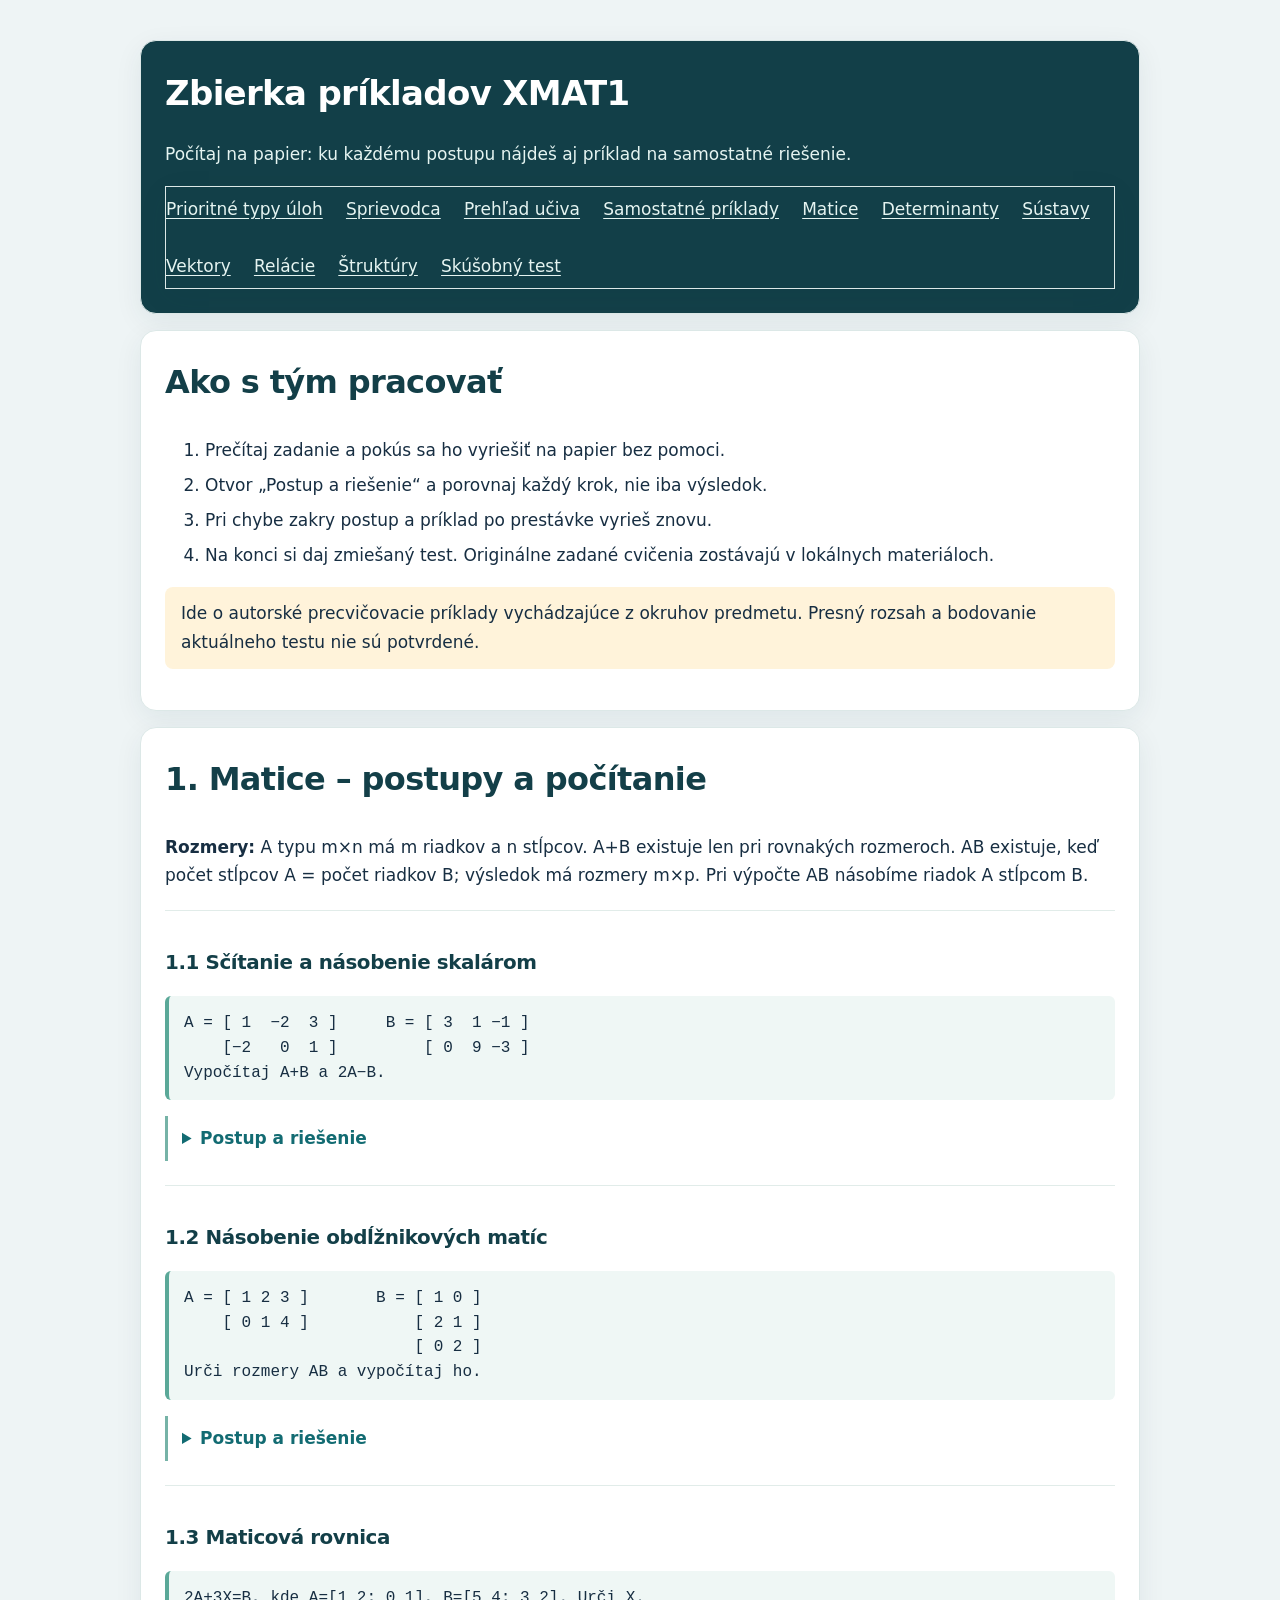
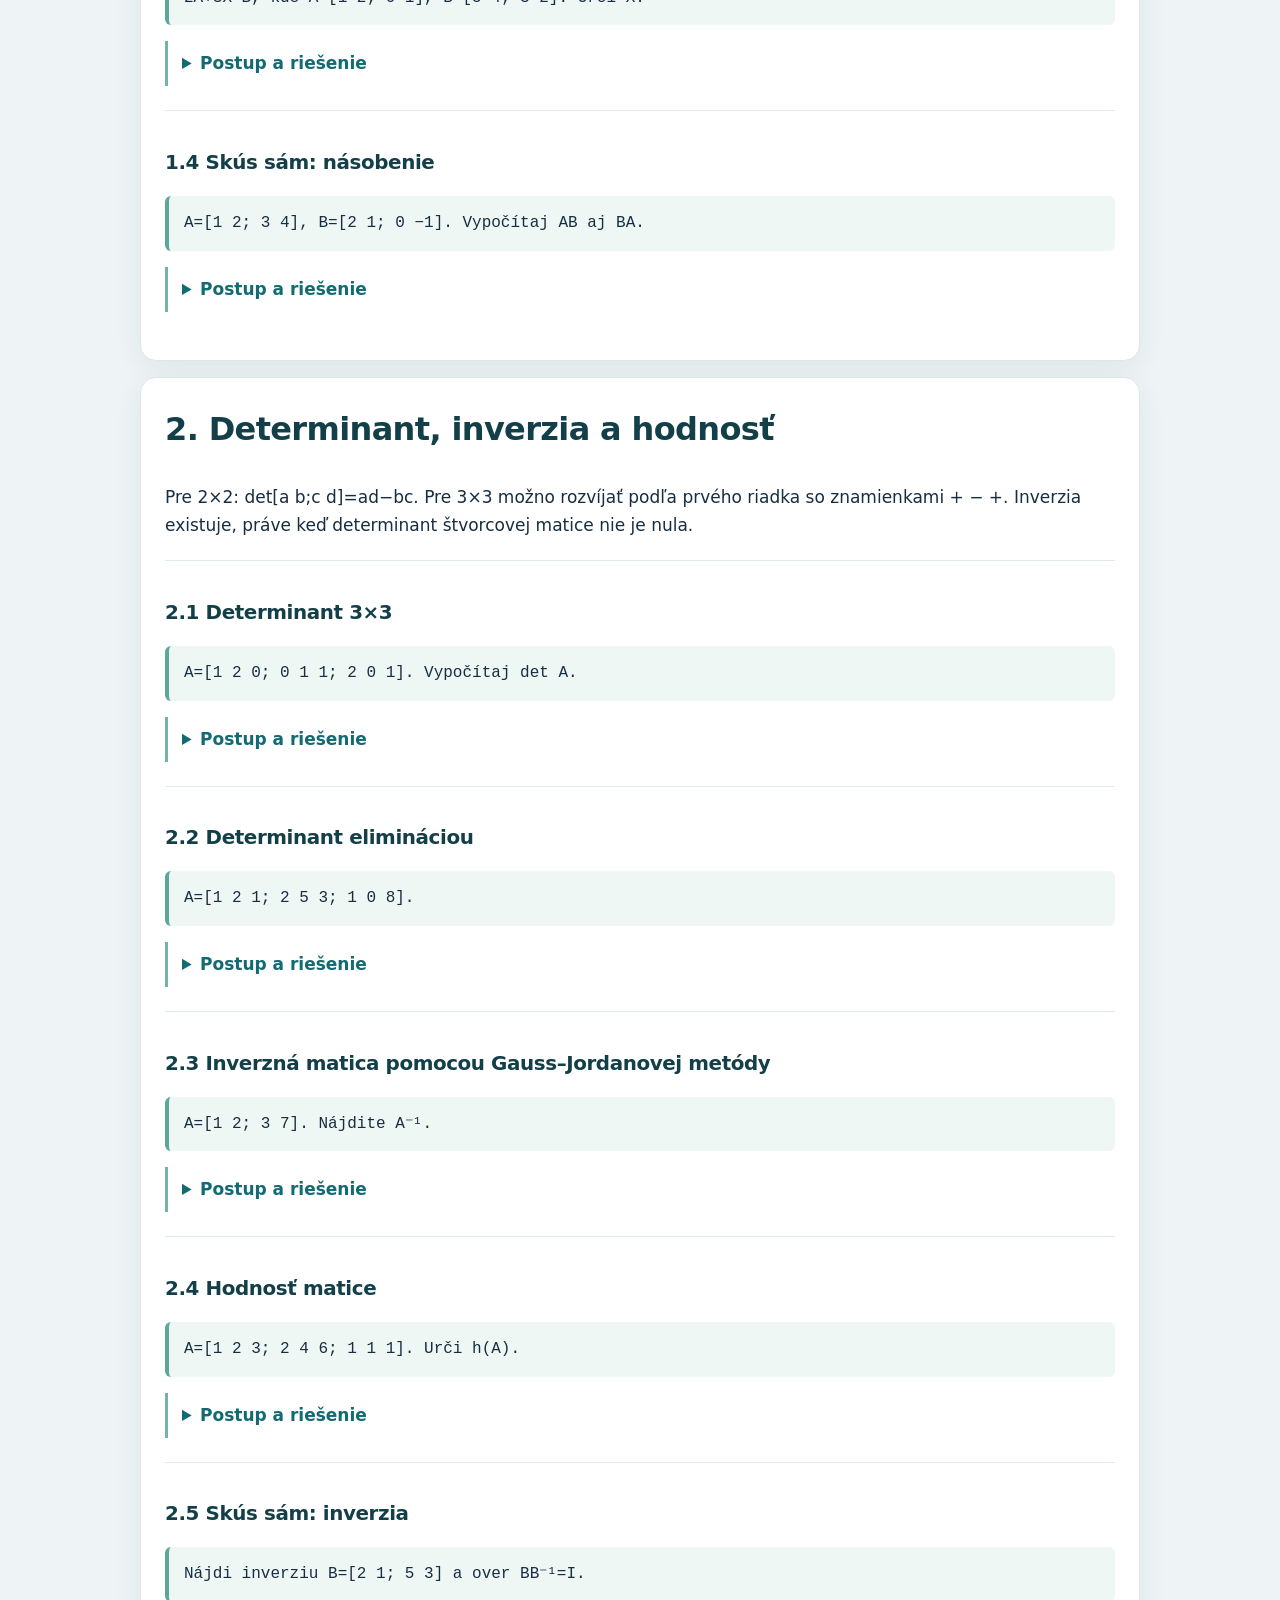
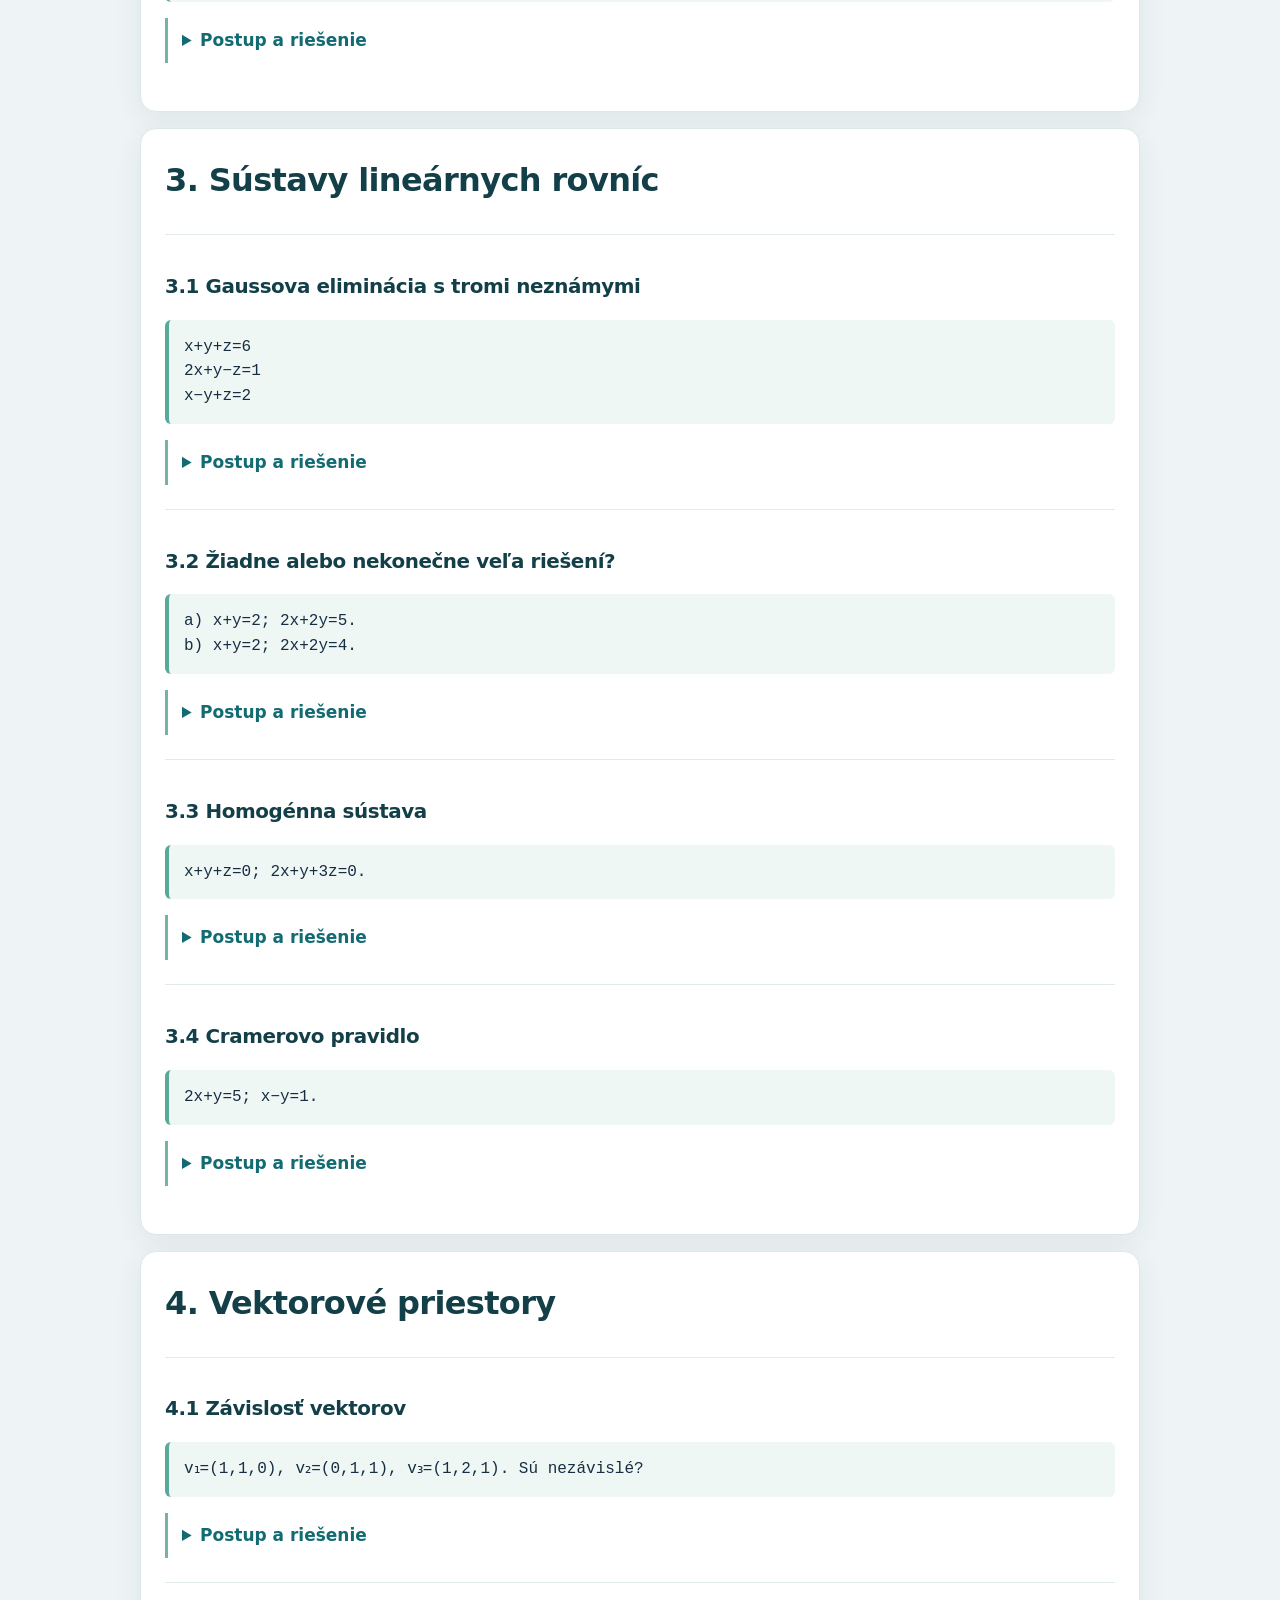
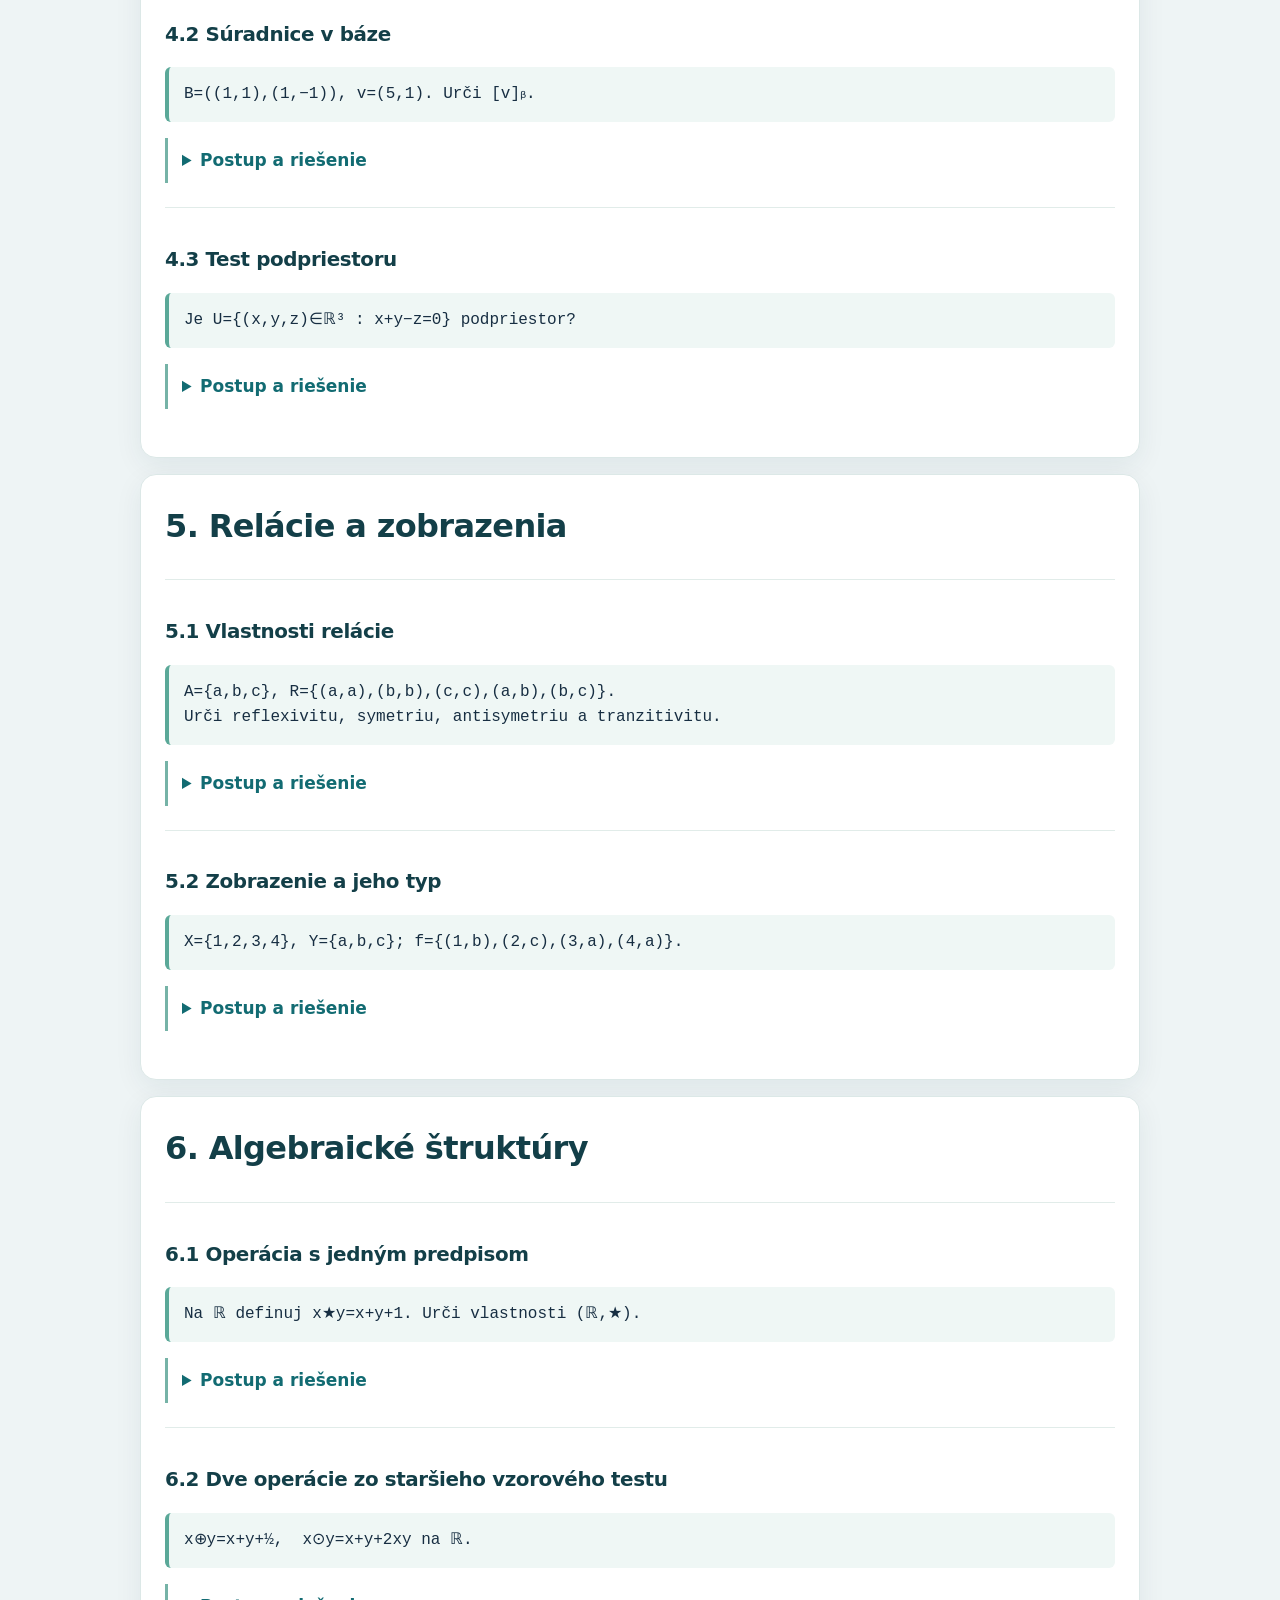
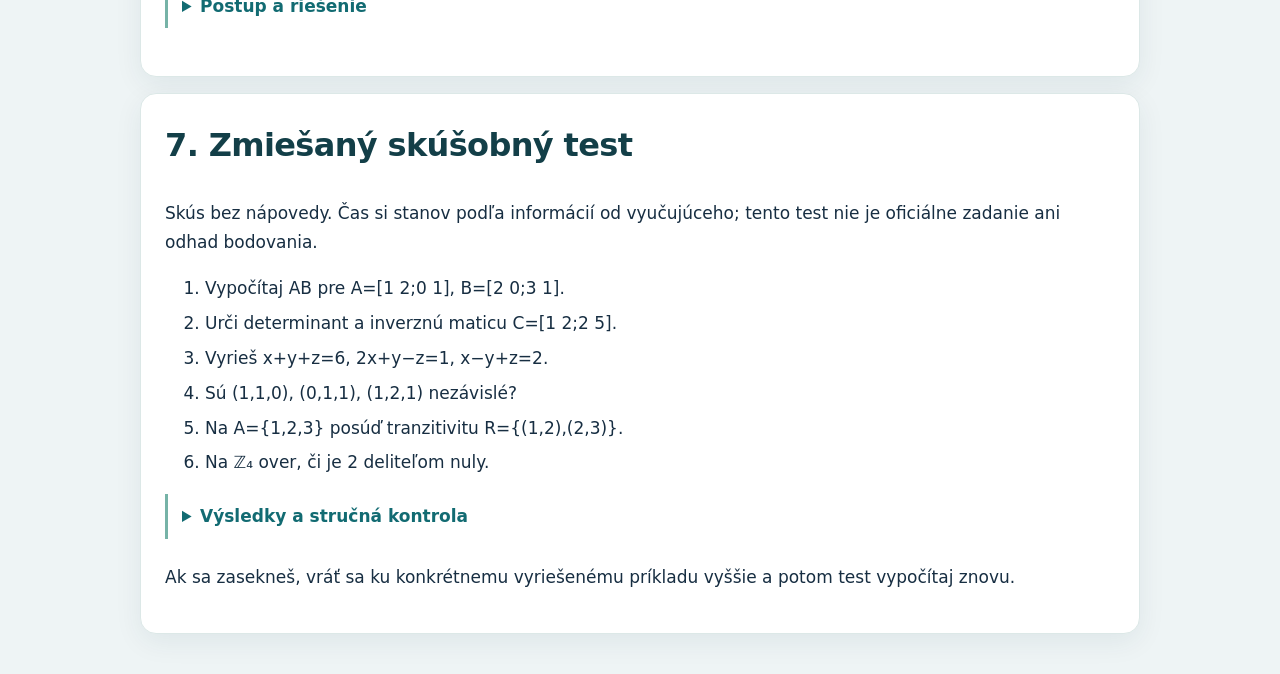
==== commit e77e506b: "Add priority algebra and relation practice" ====
--- a/Source/priklady.html
+++ b/Source/priklady.html
@@ -1,6 +1,6 @@
 <!doctype html><html lang="sk"><head><meta charset="utf-8"><meta name="viewport" content="width=device-width,initial-scale=1"><title>XMAT1 – zbierka riešených príkladov</title><link rel="stylesheet" href="study.css"><style>
 body{max-width:1050px;margin:auto;padding:24px;font:17px/1.7 system-ui,sans-serif}header,section{padding:24px;border-radius:16px;margin:16px 0;background:white}header h1{margin:0}.intro{color:#d5eaeb}nav{display:flex;flex-wrap:wrap;gap:12px}nav a{padding:4px 0}header a{color:#d5eaeb}h2{margin-top:0}h3{margin-bottom:4px}pre{white-space:pre-wrap;overflow-wrap:anywhere;font:16px/1.55 Consolas,monospace;background:#eff7f5;padding:15px;border-left:4px solid #5aa898;border-radius:6px}details{margin:12px 0 24px;padding:8px 14px;border-left:3px solid #76b3a7}summary{cursor:pointer;font-weight:700}li{margin:.35em 0}.exercise{margin:20px 0;padding-top:5px;border-top:1px solid #e1ece9}.callout{padding:12px 16px;background:#fff3da;border-radius:8px}button{font:inherit;padding:9px 14px;border-radius:7px;border:1px solid #176b63;background:#176b63;color:white;cursor:pointer}@media print{details:not([open])>*{display:block}body{background:white}section{break-inside:avoid}}
-</style></head><body><header><h1>Zbierka príkladov XMAT1</h1><p class="intro">Počítaj na papier: ku každému postupu nájdeš aj príklad na samostatné riešenie.</p><nav><a href="xmat1-krok-za-krokom.html">Sprievodca</a><a href="priprava-xmat1.html">Prehľad učiva</a><a href="cvicenia.html">Samostatné príklady</a><a href="#matice">Matice</a><a href="#det">Determinanty</a><a href="#sustavy">Sústavy</a><a href="#vektory">Vektory</a><a href="#relacie">Relácie</a><a href="#struktury">Štruktúry</a><a href="#test">Skúšobný test</a></nav></header>
+</style></head><body><header><h1>Zbierka príkladov XMAT1</h1><p class="intro">Počítaj na papier: ku každému postupu nájdeš aj príklad na samostatné riešenie.</p><nav><a href="priority.html">Prioritné typy úloh</a><a href="xmat1-krok-za-krokom.html">Sprievodca</a><a href="priprava-xmat1.html">Prehľad učiva</a><a href="cvicenia.html">Samostatné príklady</a><a href="#matice">Matice</a><a href="#det">Determinanty</a><a href="#sustavy">Sústavy</a><a href="#vektory">Vektory</a><a href="#relacie">Relácie</a><a href="#struktury">Štruktúry</a><a href="#test">Skúšobný test</a></nav></header>
 <section><h2>Ako s tým pracovať</h2><ol><li>Prečítaj zadanie a pokús sa ho vyriešiť na papier bez pomoci.</li><li>Otvor „Postup a riešenie“ a porovnaj každý krok, nie iba výsledok.</li><li>Pri chybe zakry postup a príklad po prestávke vyrieš znovu.</li><li>Na konci si daj zmiešaný test. Originálne zadané cvičenia zostávajú v lokálnych materiáloch.</li></ol><p class="callout">Ide o autorské precvičovacie príklady vychádzajúce z okruhov predmetu. Presný rozsah a bodovanie aktuálneho testu nie sú potvrdené.</p></section>
 <section id="matice"><h2>1. Matice – postupy a počítanie</h2><p><b>Rozmery:</b> A typu m×n má m riadkov a n stĺpcov. A+B existuje len pri rovnakých rozmeroch. AB existuje, keď počet stĺpcov A = počet riadkov B; výsledok má rozmery m×p. Pri výpočte AB násobíme riadok A stĺpcom B.</p>
 <div class="exercise"><h3>1.1 Sčítanie a násobenie skalárom</h3><pre>A = [ 1  −2  3 ]     B = [ 3  1 −1 ]
